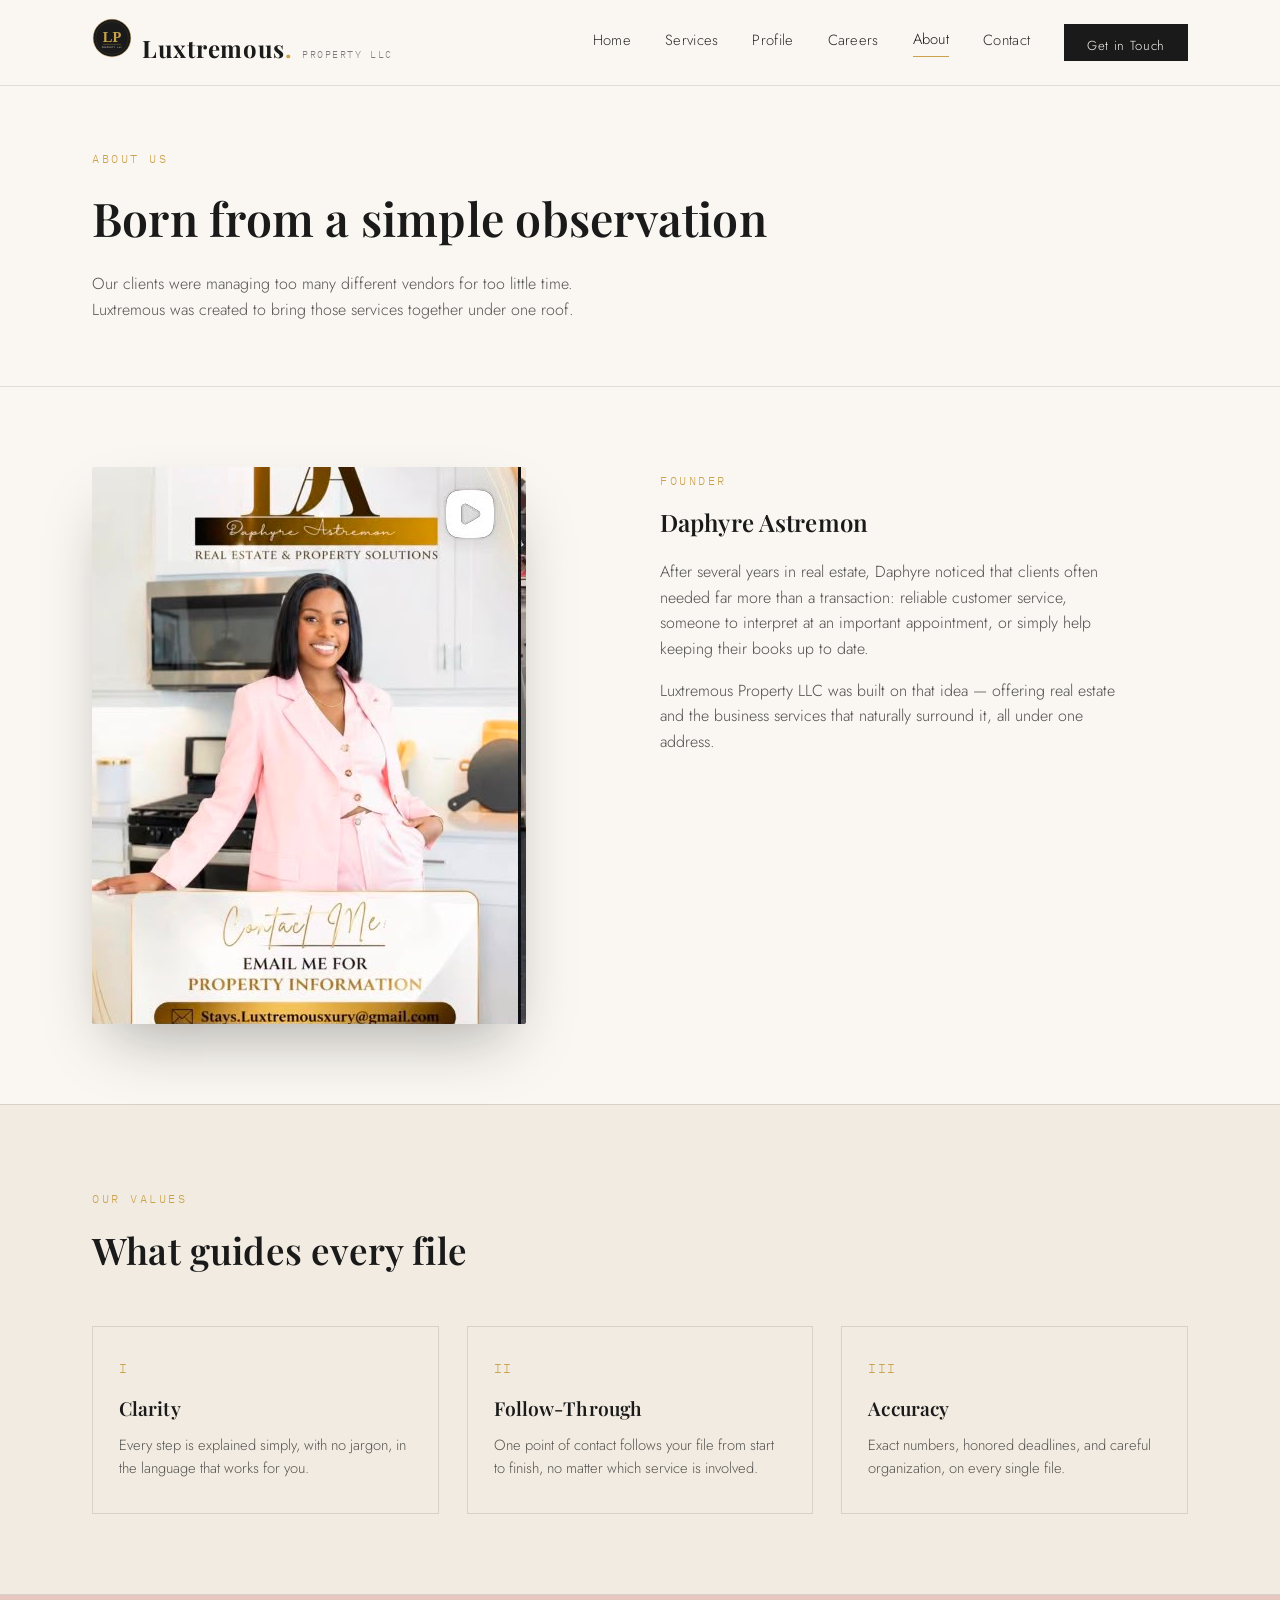
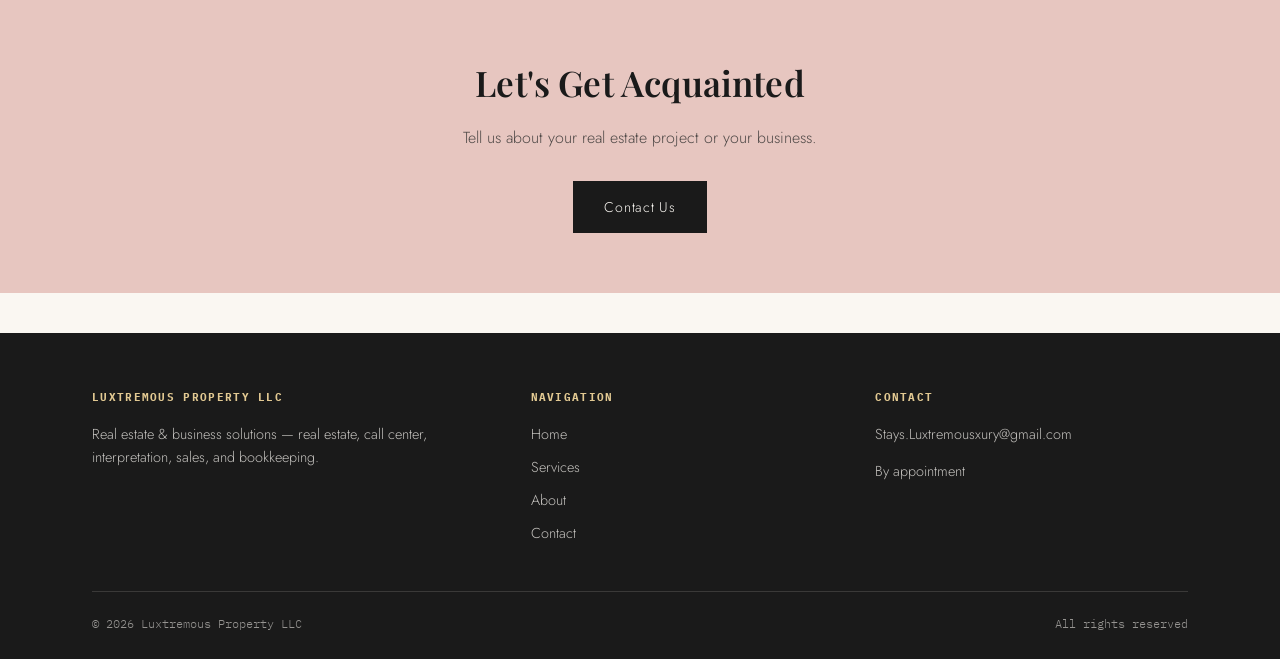
==== about.html @ 377796ad "Add files via upload" ====
<!DOCTYPE html>
<html lang="en">
<head>
<meta charset="UTF-8">
<meta name="viewport" content="width=device-width, initial-scale=1.0">
<title>About — Luxtremous Property LLC</title>
<meta name="description" content="About Luxtremous Property LLC and Daphyre Astremon.">
<link rel="stylesheet" href="style.css">
<link rel="icon" type="image/svg+xml" href="logo.svg">
</head>
<body>

<header>
  <div class="nav">
    <a href="index.html" class="brand">
      <img src="logo.svg" alt="Luxtremous Property LLC logo" class="brand-logo">
      <span class="brand-mark">Luxtremous<span>.</span></span>
      <span class="brand-sub">Property LLC</span>
    </a>
    <nav class="nav-links">
      <a href="index.html">Home</a>
      <a href="services.html">Services</a>
      <a href="profile.html">Profile</a>
      <a href="careers.html">Careers</a>
      <a href="about.html" class="active">About</a>
      <a href="contact.html">Contact</a>
      <a href="contact.html" class="nav-cta">Get in Touch</a>
    </nav>
    <button class="burger">MENU</button>
  </div>
  <div class="mobile-menu">
    <a href="index.html">Home</a>
    <a href="services.html">Services</a>
    <a href="profile.html">Profile</a>
    <a href="careers.html">Careers</a>
    <a href="about.html">About</a>
    <a href="contact.html">Contact</a>
  </div>
</header>

<section class="page-hero">
  <div class="wrap reveal">
    <span class="eyebrow">About Us</span>
    <h1>Born from a simple observation</h1>
    <p>Our clients were managing too many different vendors for too little time. Luxtremous was created to bring those services together under one roof.</p>
  </div>
</section>

<section class="pad">
  <div class="wrap grid-2">
    <div class="reveal">
      <img src="hero.jpg" alt="Daphyre Astremon, founder of Luxtremous Property LLC" style="border-radius:2px; box-shadow: 0 30px 60px -20px rgba(26,26,26,0.35);">
    </div>
    <div class="reveal">
      <span class="eyebrow">Founder</span>
      <h2 style="margin: 10px 0 18px;">Daphyre Astremon</h2>
      <p style="opacity:.82; max-width: 52ch;">After several years in real estate, Daphyre noticed that clients often needed far more than a transaction: reliable customer service, someone to interpret at an important appointment, or simply help keeping their books up to date.</p>
      <p style="opacity:.82; max-width: 52ch; margin-top: 14px;">Luxtremous Property LLC was built on that idea — offering real estate and the business services that naturally surround it, all under one address.</p>
    </div>
  </div>
</section>

<section class="pad" style="background: var(--ivory-dim); border-top:1px solid var(--line); border-bottom:1px solid var(--line);">
  <div class="wrap">
    <div class="section-head reveal">
      <span class="eyebrow">Our Values</span>
      <h2>What guides every file</h2>
    </div>
    <div class="grid-3">
      <div class="card reveal">
        <div class="num">I</div>
        <h3>Clarity</h3>
        <p>Every step is explained simply, with no jargon, in the language that works for you.</p>
      </div>
      <div class="card reveal">
        <div class="num">II</div>
        <h3>Follow-Through</h3>
        <p>One point of contact follows your file from start to finish, no matter which service is involved.</p>
      </div>
      <div class="card reveal">
        <div class="num">III</div>
        <h3>Accuracy</h3>
        <p>Exact numbers, honored deadlines, and careful organization, on every single file.</p>
      </div>
    </div>
  </div>
</section>

<section class="cta-band reveal">
  <div class="wrap">
    <h2>Let's Get Acquainted</h2>
    <p>Tell us about your real estate project or your business.</p>
    <a href="contact.html" class="btn btn-primary">Contact Us</a>
  </div>
</section>

<footer>
  <div class="wrap">
    <div class="foot-grid">
      <div>
        <h4>Luxtremous Property LLC</h4>
        <p>Real estate &amp; business solutions — real estate, call center, interpretation, sales, and bookkeeping.</p>
      </div>
      <div>
        <h4>Navigation</h4>
        <a href="index.html">Home</a>
        <a href="services.html">Services</a>
        <a href="about.html">About</a>
        <a href="contact.html">Contact</a>
      </div>
      <div>
        <h4>Contact</h4>
        <a href="mailto:Stays.Luxtremousxury@gmail.com">Stays.Luxtremousxury@gmail.com</a>
        <p>By appointment</p>
      </div>
    </div>
    <div class="foot-bottom">
      <span>© 2026 Luxtremous Property LLC</span>
      <span>All rights reserved</span>
    </div>
  </div>
</footer>

<script src="script.js"></script>
</body>
</html>
---- style.css ----
/* ============================================================
   LUXTREMOUS PROPERTY LLC — Design tokens
   Noir profond / Or champagne / Ivoire / Rose poudré
   ============================================================ */

@import url('https://fonts.googleapis.com/css2?family=Playfair+Display:ital,wght@0,500;0,600;0,700;1,500;1,600&family=Jost:wght@300;400;500;600&family=IBM+Plex+Mono:wght@400;500&display=swap');

:root {
  --ink: #1a1a1a;
  --ink-soft: #262523;
  --gold: #c9a24b;
  --gold-light: #e2c992;
  --ivory: #faf7f2;
  --ivory-dim: #f1ebe1;
  --blush: #e7c6c0;
  --blush-deep: #d9a89f;
  --charcoal: #2b2b2a;
  --line: rgba(26, 26, 26, 0.12);

  --serif: 'Playfair Display', Georgia, serif;
  --sans: 'Jost', 'Helvetica Neue', Arial, sans-serif;
  --mono: 'IBM Plex Mono', monospace;

  --max: 1160px;
}

* { box-sizing: border-box; }
html { scroll-behavior: smooth; }

body {
  margin: 0;
  background: var(--ivory);
  color: var(--charcoal);
  font-family: var(--sans);
  font-weight: 300;
  line-height: 1.6;
  -webkit-font-smoothing: antialiased;
}

img { max-width: 100%; display: block; }
a { color: inherit; text-decoration: none; }

.wrap {
  max-width: var(--max);
  margin: 0 auto;
  padding: 0 32px;
}

h1, h2, h3 {
  font-family: var(--serif);
  font-weight: 600;
  color: var(--ink);
  margin: 0;
  letter-spacing: 0.005em;
}

.eyebrow {
  font-family: var(--mono);
  font-size: 0.72rem;
  letter-spacing: 0.22em;
  text-transform: uppercase;
  color: var(--gold);
}

/* ---------- Header ---------- */
header {
  position: sticky;
  top: 0;
  z-index: 50;
  background: rgba(250, 247, 242, 0.92);
  backdrop-filter: blur(8px);
  border-bottom: 1px solid var(--line);
}

.nav {
  display: flex;
  align-items: center;
  justify-content: space-between;
  padding: 18px 32px;
  max-width: var(--max);
  margin: 0 auto;
}

.brand {
  display: flex;
  align-items: baseline;
  gap: 10px;
}

.brand-logo {
  width: 40px;
  height: 40px;
  flex-shrink: 0;
}

.brand-mark {
  font-family: var(--serif);
  font-weight: 700;
  font-size: 1.5rem;
  letter-spacing: 0.03em;
  color: var(--ink);
}

.brand-mark span { color: var(--gold); }

/* ---------- Icons ---------- */
.icon {
  width: 42px;
  height: 42px;
  stroke: var(--gold);
  fill: none;
  stroke-width: 1.6;
  stroke-linecap: round;
  stroke-linejoin: round;
  flex-shrink: 0;
}

.icon-light { stroke: var(--gold-light); }

.icon-lg { width: 56px; height: 56px; }

/* ---------- Full-width service sections ---------- */
.svc-section {
  padding: 64px 0;
  border-bottom: 1px solid var(--line);
}

.svc-section.alt { background: var(--ivory-dim); }

.svc-row {
  display: grid;
  gap: 26px;
  align-items: start;
}

@media (min-width: 760px) {
  .svc-row {
    grid-template-columns: 90px 1fr;
    gap: 36px;
  }
}

.svc-icon-box {
  width: 90px;
  height: 90px;
  border: 1px solid var(--gold);
  display: flex;
  align-items: center;
  justify-content: center;
  background: var(--ink);
}

.svc-text .num {
  font-family: var(--mono);
  color: var(--gold);
  font-size: 0.78rem;
  letter-spacing: 0.12em;
  display: block;
  margin-bottom: 8px;
}

.svc-text h3 {
  font-size: 1.4rem;
  margin-bottom: 10px;
}

.svc-text p {
  font-size: 0.96rem;
  opacity: 0.78;
  max-width: 62ch;
  margin: 0;
}

.brand-sub {
  font-family: var(--mono);
  font-size: 0.62rem;
  letter-spacing: 0.16em;
  text-transform: uppercase;
  color: var(--charcoal);
  opacity: 0.6;
  display: none;
}

@media (min-width: 720px) {
  .brand-sub { display: inline; }
}

.nav-links {
  display: none;
  gap: 34px;
  font-size: 0.92rem;
  letter-spacing: 0.02em;
}

.nav-links a {
  position: relative;
  padding-bottom: 4px;
  transition: color 0.2s;
}

.nav-links a:hover { color: var(--gold); }

.nav-links a.active {
  color: var(--ink);
  border-bottom: 1px solid var(--gold);
}

@media (min-width: 860px) {
  .nav-links { display: flex; align-items: center; }
}

.nav-cta {
  display: none;
}

@media (min-width: 860px) {
  .nav-cta {
    display: inline-block;
    background: var(--ink);
    color: var(--ivory) !important;
    padding: 10px 22px;
    font-size: 0.82rem;
    letter-spacing: 0.05em;
    border: 1px solid var(--ink);
    transition: background 0.2s, color 0.2s;
  }
  .nav-cta:hover { background: transparent; color: var(--ink) !important; }
}

.burger {
  background: none;
  border: none;
  font-family: var(--mono);
  font-size: 0.8rem;
  letter-spacing: 0.1em;
  color: var(--ink);
  cursor: pointer;
  border: 1px solid var(--line);
  padding: 8px 14px;
}

@media (min-width: 860px) {
  .burger { display: none; }
}

.mobile-menu {
  display: none;
  flex-direction: column;
  border-top: 1px solid var(--line);
  background: var(--ivory);
}

.mobile-menu.open { display: flex; }

.mobile-menu a {
  padding: 16px 32px;
  border-bottom: 1px solid var(--line);
  font-size: 1rem;
}

@media (min-width: 860px) {
  .mobile-menu { display: none !important; }
}

/* ---------- Hero ---------- */
.hero {
  position: relative;
  padding: 90px 0 70px;
  overflow: hidden;
}

.hero::before {
  content: "";
  position: absolute;
  top: -120px;
  right: -160px;
  width: 420px;
  height: 420px;
  border-radius: 50%;
  background: radial-gradient(circle, var(--blush) 0%, transparent 70%);
  opacity: 0.55;
  z-index: 0;
}

.hero-inner {
  position: relative;
  z-index: 1;
  display: grid;
  gap: 40px;
}

@media (min-width: 900px) {
  .hero-inner { grid-template-columns: 1.1fr 0.9fr; align-items: center; }
}

.hero h1 {
  font-size: clamp(2.3rem, 5vw, 3.6rem);
  line-height: 1.08;
  margin: 14px 0 22px;
}

.hero h1 em {
  font-style: italic;
  color: var(--gold);
}

.hero p.lead {
  font-size: 1.08rem;
  max-width: 46ch;
  color: var(--charcoal);
  opacity: 0.85;
}

.hero-actions {
  margin-top: 32px;
  display: flex;
  flex-wrap: wrap;
  gap: 16px;
}

.btn {
  display: inline-block;
  padding: 14px 30px;
  font-size: 0.88rem;
  letter-spacing: 0.05em;
  border: 1px solid var(--ink);
  transition: all 0.2s;
}

.btn-primary {
  background: var(--ink);
  color: var(--ivory);
}
.btn-primary:hover { background: transparent; color: var(--ink); }

.btn-ghost {
  background: transparent;
  color: var(--ink);
}
.btn-ghost:hover { background: var(--ink); color: var(--ivory); }

.hero-photo {
  position: relative;
}

.hero-photo img {
  width: 100%;
  border-radius: 2px;
  box-shadow: 0 30px 60px -20px rgba(26,26,26,0.35);
}

.hero-photo .plate {
  position: absolute;
  left: -18px;
  bottom: -22px;
  background: var(--ink);
  color: var(--gold-light);
  font-family: var(--mono);
  font-size: 0.68rem;
  letter-spacing: 0.14em;
  padding: 12px 20px;
  max-width: 220px;
  border: 1px solid var(--gold);
}

@media (max-width: 899px) {
  .hero-photo .plate { position: static; margin-top: 16px; max-width: none; }
}

/* ---------- Directory board (signature element) ---------- */
.directory {
  background: var(--ink);
  padding: 70px 0;
}

.directory-head {
  text-align: center;
  margin-bottom: 46px;
}

.directory-head .eyebrow { color: var(--gold-light); }

.directory-head h2 {
  color: var(--ivory);
  font-size: clamp(1.8rem, 3.4vw, 2.5rem);
  margin-top: 10px;
}

.board {
  border: 1px solid rgba(201,162,75,0.35);
}

.suite {
  display: grid;
  grid-template-columns: 90px 1fr;
  border-bottom: 1px solid rgba(201,162,75,0.22);
  padding: 26px 28px;
  gap: 22px;
  transition: background 0.2s;
}

.suite-icon {
  display: flex;
  align-items: flex-start;
  padding-top: 2px;
}

.suite:last-child { border-bottom: none; }
.suite:hover { background: rgba(201,162,75,0.06); }

.suite-no {
  font-family: var(--mono);
  color: var(--gold);
  font-size: 0.95rem;
  letter-spacing: 0.05em;
  padding-top: 4px;
}

.suite h3 {
  color: var(--ivory);
  font-size: 1.28rem;
  font-weight: 600;
}

.suite p {
  color: var(--ivory);
  opacity: 0.68;
  margin: 8px 0 0;
  font-size: 0.94rem;
  max-width: 60ch;
}

@media (min-width: 720px) {
  .suite { grid-template-columns: 110px 1fr; padding: 30px 40px; }
}

/* ---------- Sections ---------- */
section.pad { padding: 80px 0; }

.section-head {
  max-width: 640px;
  margin-bottom: 46px;
}

.section-head h2 {
  font-size: clamp(1.7rem, 3vw, 2.3rem);
  margin-top: 10px;
}

.grid-3 {
  display: grid;
  gap: 28px;
}

@media (min-width: 720px) {
  .grid-3 { grid-template-columns: repeat(3, 1fr); }
}

.grid-2 {
  display: grid;
  gap: 40px;
}

@media (min-width: 800px) {
  .grid-2 { grid-template-columns: 1fr 1fr; align-items: start; }
}

.card {
  background: var(--ivory-dim);
  border: 1px solid var(--line);
  padding: 32px 26px;
}

.card .num {
  font-family: var(--mono);
  color: var(--gold);
  font-size: 0.8rem;
  letter-spacing: 0.1em;
}

.card h3 {
  font-size: 1.2rem;
  margin: 14px 0 10px;
}

.card p {
  font-size: 0.92rem;
  opacity: 0.78;
  margin: 0;
}

.quote-block {
  border-left: 2px solid var(--gold);
  padding-left: 26px;
  margin: 0;
  font-family: var(--serif);
  font-style: italic;
  font-size: 1.3rem;
  color: var(--ink);
}

.stat-row {
  display: flex;
  flex-wrap: wrap;
  gap: 40px;
  margin-top: 40px;
}

.stat .n {
  font-family: var(--serif);
  font-size: 2.1rem;
  color: var(--gold);
  font-weight: 700;
}

.stat .l {
  font-family: var(--mono);
  font-size: 0.68rem;
  letter-spacing: 0.1em;
  text-transform: uppercase;
  opacity: 0.65;
}

/* ---------- CTA band ---------- */
.cta-band {
  background: var(--blush);
  padding: 60px 0;
  text-align: center;
}

.cta-band h2 {
  font-size: clamp(1.6rem, 3vw, 2.2rem);
}

.cta-band p {
  max-width: 50ch;
  margin: 14px auto 30px;
  opacity: 0.8;
}

/* ---------- Forms ---------- */
.form-panel {
  background: var(--ivory-dim);
  border: 1px solid var(--line);
  padding: 36px;
}

.field { margin-bottom: 22px; }

.field label {
  display: block;
  font-family: var(--mono);
  font-size: 0.68rem;
  letter-spacing: 0.1em;
  text-transform: uppercase;
  margin-bottom: 8px;
  opacity: 0.7;
}

.field input,
.field select,
.field textarea {
  width: 100%;
  padding: 12px 14px;
  border: 1px solid var(--line);
  background: var(--ivory);
  font-family: var(--sans);
  font-size: 0.95rem;
  color: var(--charcoal);
}

.field textarea { resize: vertical; min-height: 110px; }

.field input:focus,
.field select:focus,
.field textarea:focus {
  outline: 2px solid var(--gold);
  outline-offset: 1px;
}

/* ---------- Contact info list ---------- */
.info-list { list-style: none; padding: 0; margin: 0; }

.info-list li {
  display: flex;
  gap: 16px;
  padding: 18px 0;
  border-bottom: 1px solid var(--line);
}

.info-list .tag {
  font-family: var(--mono);
  font-size: 0.68rem;
  letter-spacing: 0.1em;
  text-transform: uppercase;
  color: var(--gold);
  min-width: 90px;
}

/* ---------- Footer ---------- */
footer {
  background: var(--ink);
  color: var(--ivory);
  padding: 56px 0 26px;
  margin-top: 40px;
}

.foot-grid {
  display: grid;
  gap: 32px;
  padding-bottom: 36px;
  border-bottom: 1px solid rgba(250,247,242,0.14);
}

@media (min-width: 720px) {
  .foot-grid { grid-template-columns: 1.3fr 1fr 1fr; }
}

.foot-grid h4 {
  font-family: var(--mono);
  font-size: 0.68rem;
  letter-spacing: 0.12em;
  text-transform: uppercase;
  color: var(--gold-light);
  margin: 0 0 16px;
}

.foot-grid a, .foot-grid p {
  display: block;
  font-size: 0.9rem;
  opacity: 0.75;
  margin-bottom: 10px;
}

.foot-bottom {
  padding-top: 22px;
  display: flex;
  flex-wrap: wrap;
  justify-content: space-between;
  gap: 10px;
  font-size: 0.76rem;
  opacity: 0.55;
  font-family: var(--mono);
}

/* ---------- Reveal animation ---------- */
.reveal {
  opacity: 0;
  transform: translateY(16px);
  transition: opacity 0.6s ease, transform 0.6s ease;
}
.reveal.in { opacity: 1; transform: translateY(0); }

.suite.reveal-child,
.card.reveal-child { transition-delay: calc(var(--i, 0) * 90ms); }

@keyframes fadeSlideUp {
  from { opacity: 0; transform: translateY(24px); }
  to { opacity: 1; transform: translateY(0); }
}

.hero-copy { animation: fadeSlideUp 0.8s ease both; }
.hero-photo { animation: fadeSlideUp 0.9s ease 0.15s both; }

.hero-photo img { transition: transform 0.6s ease; }
.hero-photo:hover img { transform: scale(1.02); }

.card, .suite, .svc-icon-box, .team-photo img, .profile-photo img {
  transition: transform 0.35s ease, box-shadow 0.35s ease;
}

.card:hover { transform: translateY(-4px); box-shadow: 0 18px 34px -18px rgba(26,26,26,0.25); }

.nav-links a::after {
  content: "";
  position: absolute;
  left: 0; right: 100%;
  bottom: -4px;
  height: 1px;
  background: var(--gold);
  transition: right 0.25s ease;
}
.nav-links a { position: relative; }
.nav-links a:hover::after { right: 0; }

.btn { transition: all 0.2s, transform 0.2s; }
.btn:hover { transform: translateY(-2px); }

@media (prefers-reduced-motion: reduce) {
  .reveal { opacity: 1; transform: none; transition: none; }
  .hero-copy, .hero-photo { animation: none; }
  html { scroll-behavior: auto; }
}

/* ---------- Page hero (interior pages) ---------- */
.page-hero {
  padding: 64px 0 48px;
  border-bottom: 1px solid var(--line);
}

.page-hero .eyebrow { display: block; margin-bottom: 12px; }

.page-hero h1 {
  font-size: clamp(2rem, 4vw, 2.9rem);
}

.page-hero p {
  max-width: 60ch;
  margin-top: 16px;
  opacity: 0.8;
}
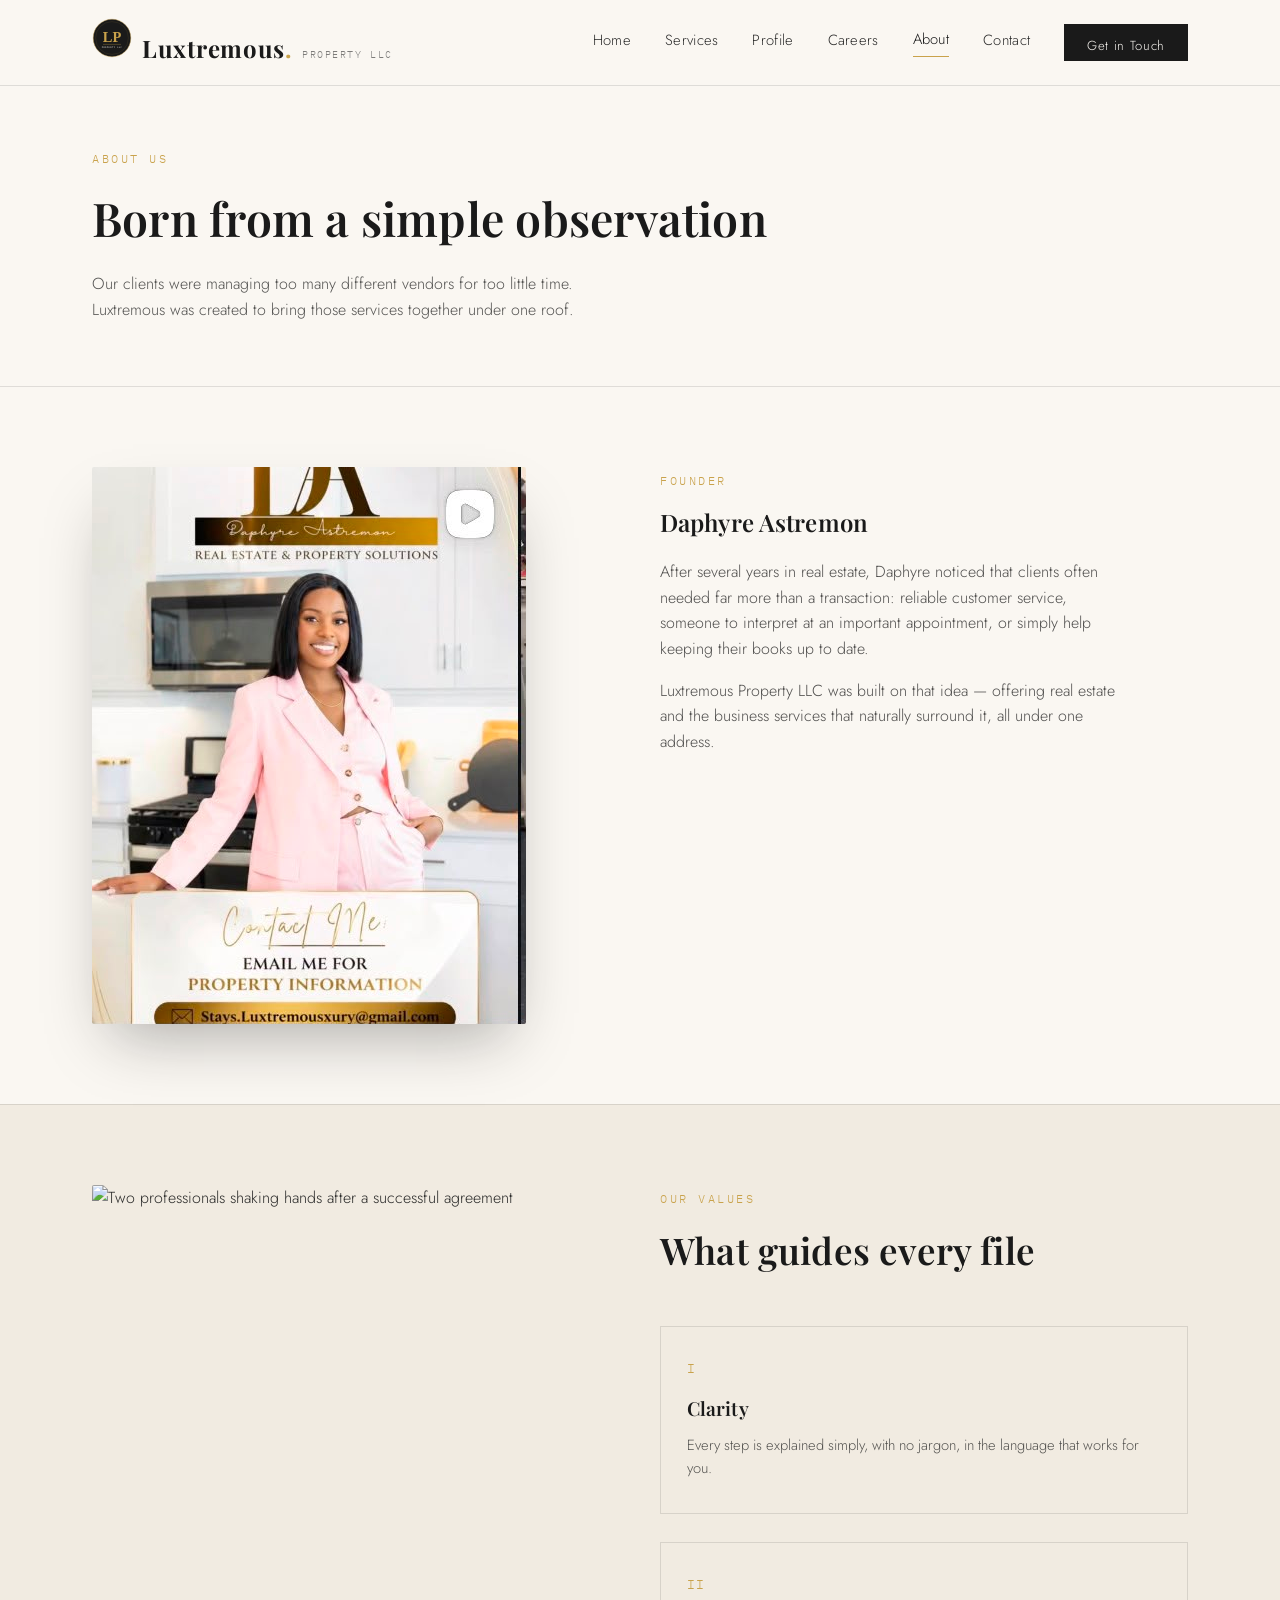
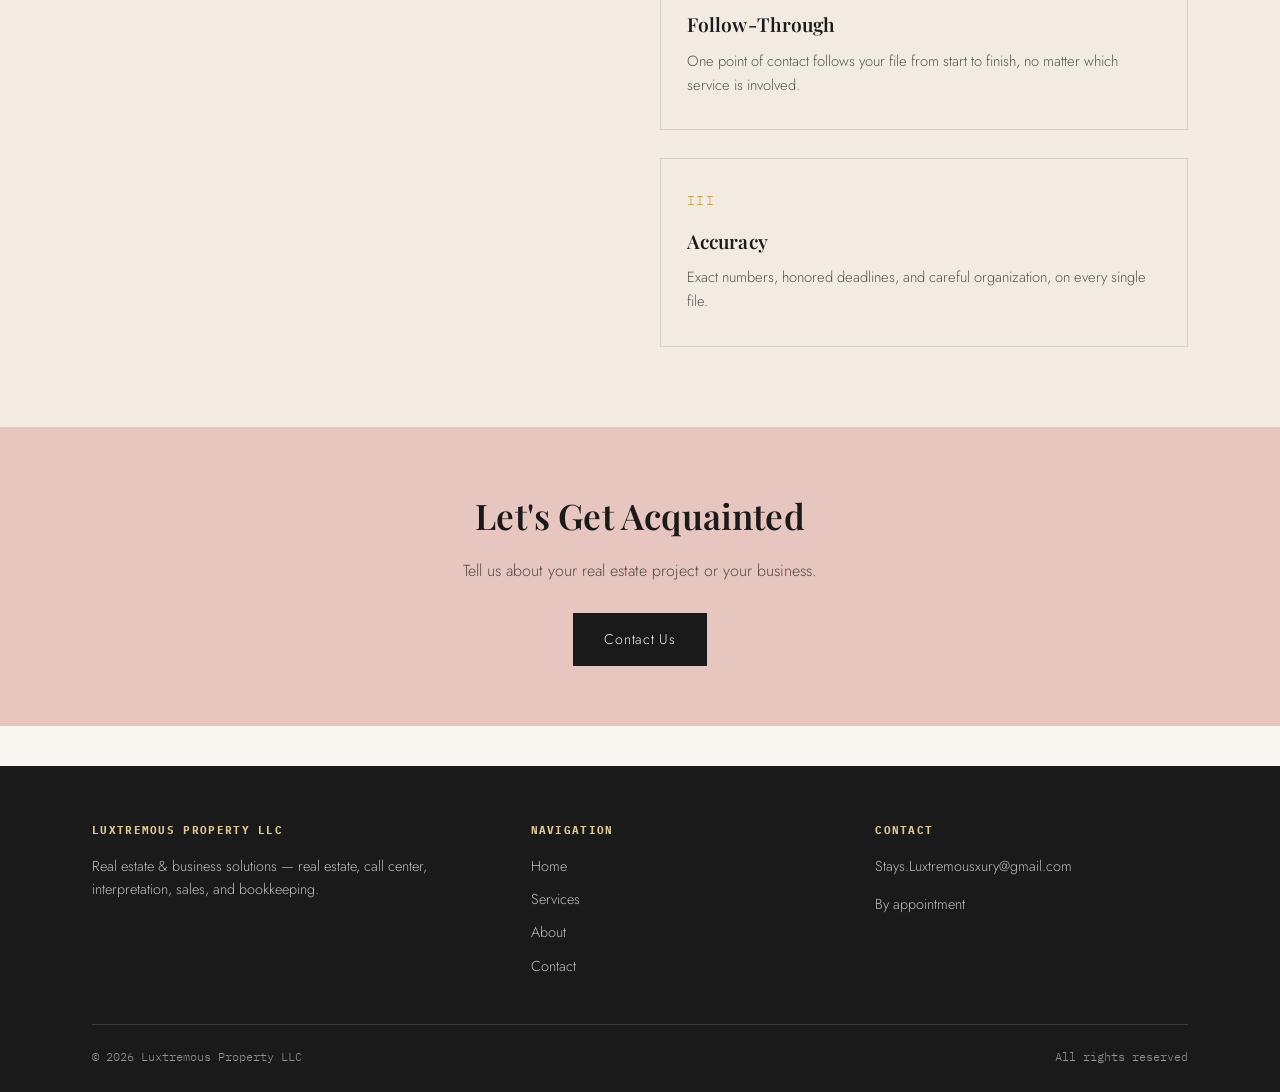
==== commit 9bd94fdb: "Add files via upload" ====
--- a/about.html
+++ b/about.html
@@ -61,26 +61,31 @@
 </section>
 
 <section class="pad" style="background: var(--ivory-dim); border-top:1px solid var(--line); border-bottom:1px solid var(--line);">
-  <div class="wrap">
-    <div class="section-head reveal">
-      <span class="eyebrow">Our Values</span>
-      <h2>What guides every file</h2>
+  <div class="wrap grid-2">
+    <div class="reveal">
+      <img src="https://images.pexels.com/photos/8069407/pexels-photo-8069407.jpeg?auto=compress&cs=tinysrgb&w=900" alt="Two professionals shaking hands after a successful agreement" style="border-radius:2px; box-shadow: 0 20px 40px -20px rgba(26,26,26,0.3);">
     </div>
-    <div class="grid-3">
-      <div class="card reveal">
-        <div class="num">I</div>
-        <h3>Clarity</h3>
-        <p>Every step is explained simply, with no jargon, in the language that works for you.</p>
+    <div>
+      <div class="section-head reveal">
+        <span class="eyebrow">Our Values</span>
+        <h2>What guides every file</h2>
       </div>
-      <div class="card reveal">
-        <div class="num">II</div>
-        <h3>Follow-Through</h3>
-        <p>One point of contact follows your file from start to finish, no matter which service is involved.</p>
-      </div>
-      <div class="card reveal">
-        <div class="num">III</div>
-        <h3>Accuracy</h3>
-        <p>Exact numbers, honored deadlines, and careful organization, on every single file.</p>
+      <div class="grid-3" style="grid-template-columns: 1fr;">
+        <div class="card reveal">
+          <div class="num">I</div>
+          <h3>Clarity</h3>
+          <p>Every step is explained simply, with no jargon, in the language that works for you.</p>
+        </div>
+        <div class="card reveal">
+          <div class="num">II</div>
+          <h3>Follow-Through</h3>
+          <p>One point of contact follows your file from start to finish, no matter which service is involved.</p>
+        </div>
+        <div class="card reveal">
+          <div class="num">III</div>
+          <h3>Accuracy</h3>
+          <p>Exact numbers, honored deadlines, and careful organization, on every single file.</p>
+        </div>
       </div>
     </div>
   </div>
--- a/style.css
+++ b/style.css
@@ -709,3 +709,62 @@
   margin-top: 16px;
   opacity: 0.8;
 }
+
+/* ---------- Real photo sections ---------- */
+.svc-photo {
+  width: 100%;
+  height: 100%;
+  min-height: 220px;
+  object-fit: cover;
+  border-radius: 2px;
+}
+
+@media (min-width: 760px) {
+  .svc-row { grid-template-columns: 260px 1fr; }
+  .svc-photo { height: 100%; }
+}
+
+.photo-strip {
+  display: grid;
+  gap: 4px;
+  grid-template-columns: repeat(2, 1fr);
+}
+
+@media (min-width: 720px) {
+  .photo-strip { grid-template-columns: repeat(5, 1fr); }
+}
+
+.photo-strip figure {
+  margin: 0;
+  position: relative;
+  overflow: hidden;
+  aspect-ratio: 3/4;
+}
+
+.photo-strip img {
+  width: 100%;
+  height: 100%;
+  object-fit: cover;
+  transition: transform 0.5s ease;
+}
+
+.photo-strip figure:hover img { transform: scale(1.06); }
+
+.photo-strip figcaption {
+  position: absolute;
+  left: 0; right: 0; bottom: 0;
+  background: linear-gradient(to top, rgba(26,26,26,0.85), transparent);
+  color: var(--ivory);
+  font-family: var(--mono);
+  font-size: 0.66rem;
+  letter-spacing: 0.08em;
+  text-transform: uppercase;
+  padding: 22px 10px 10px;
+}
+
+.banner-photo {
+  width: 100%;
+  height: 320px;
+  object-fit: cover;
+  border-radius: 2px;
+}
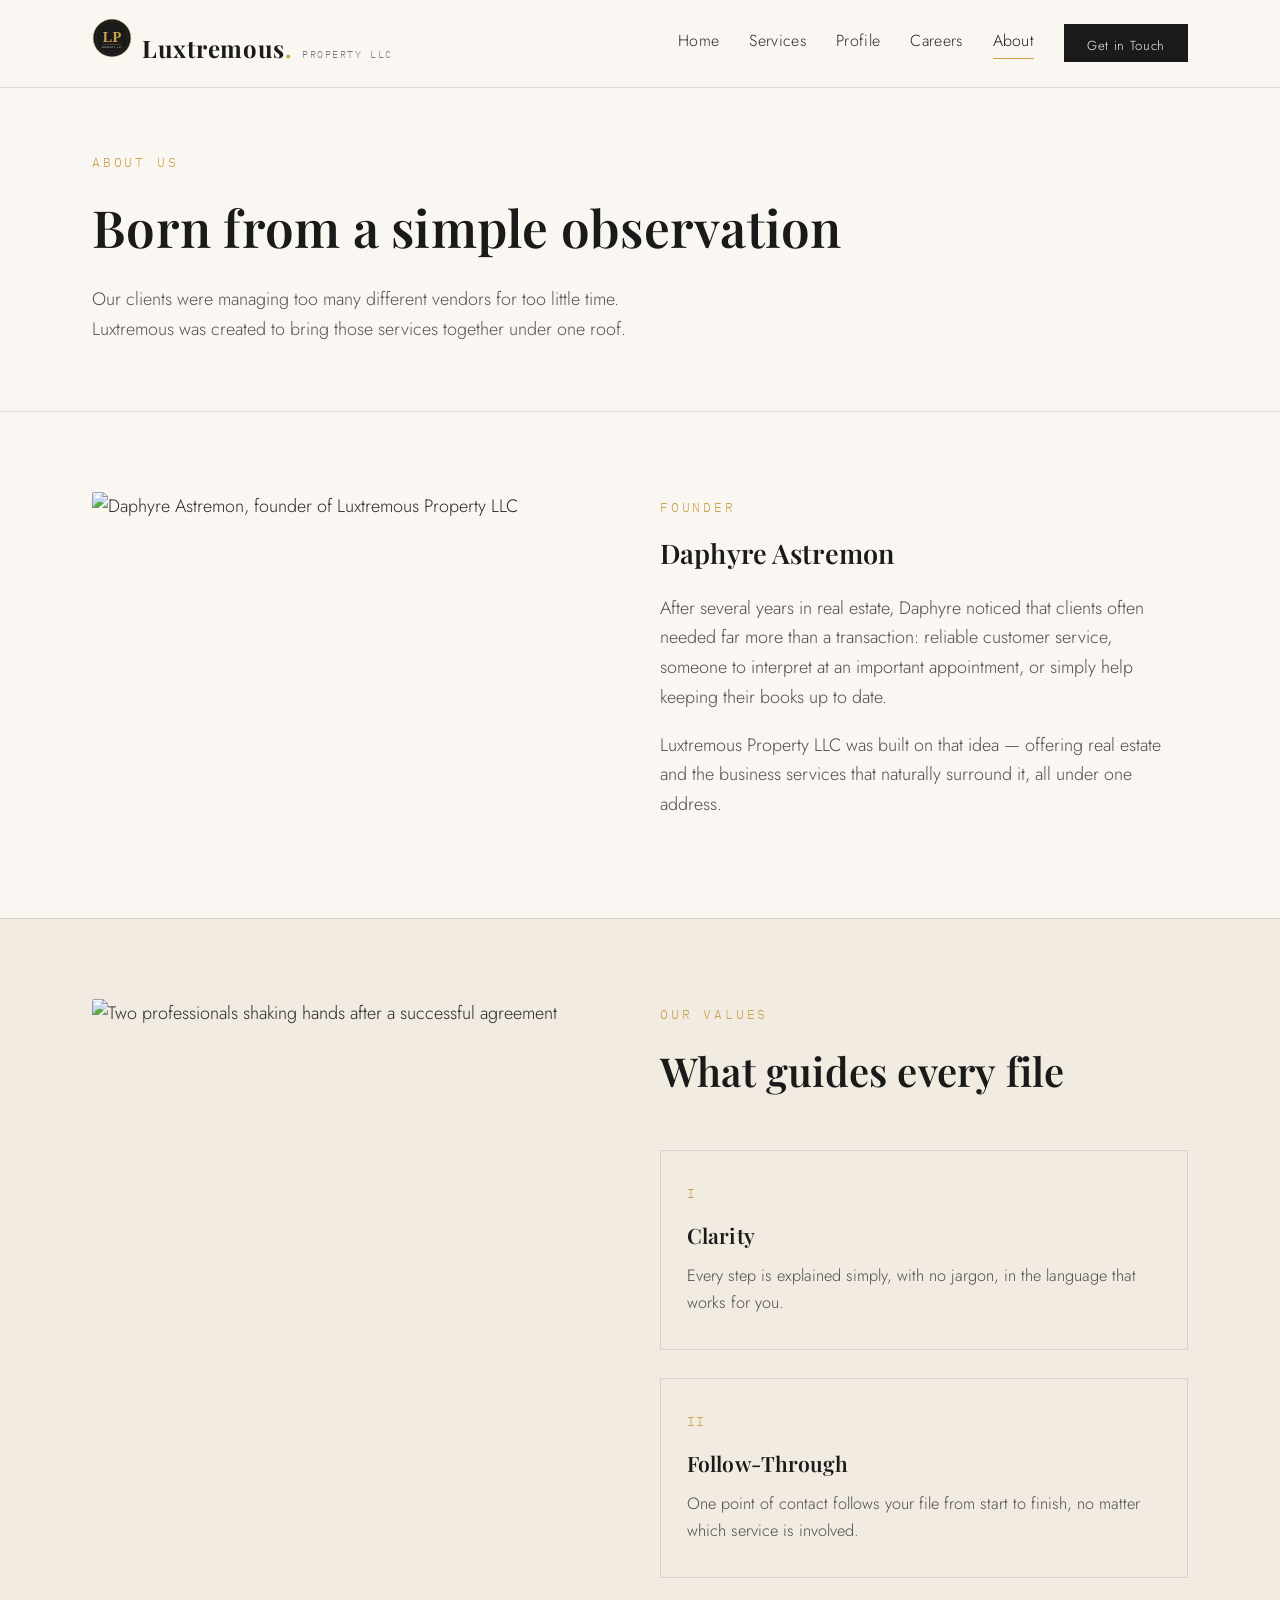
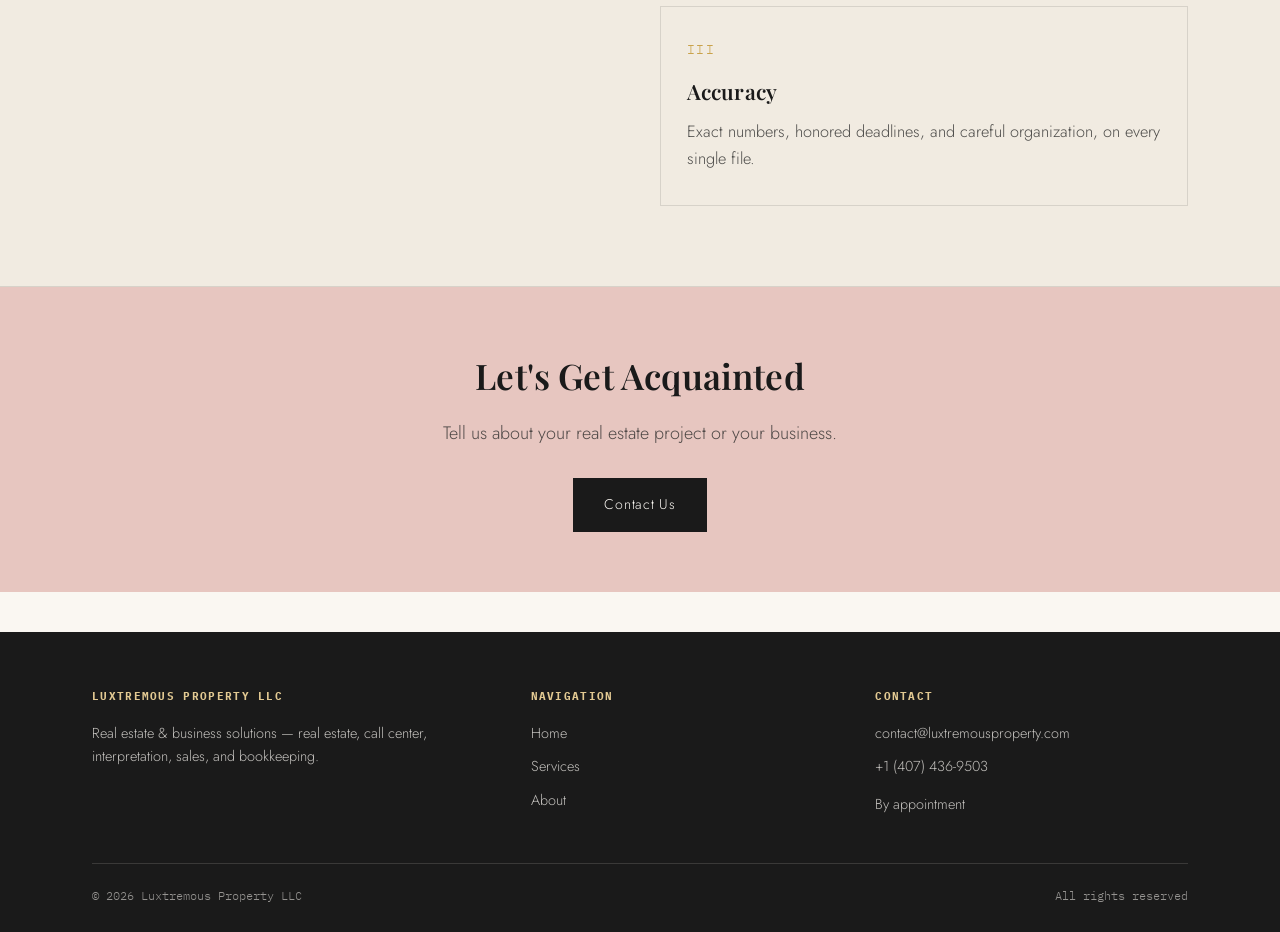
==== commit 50387d2c: "Add files via upload" ====
--- a/about.html
+++ b/about.html
@@ -23,7 +23,6 @@
       <a href="profile.html">Profile</a>
       <a href="careers.html">Careers</a>
       <a href="about.html" class="active">About</a>
-      <a href="contact.html">Contact</a>
       <a href="contact.html" class="nav-cta">Get in Touch</a>
     </nav>
     <button class="burger">MENU</button>
@@ -34,7 +33,6 @@
     <a href="profile.html">Profile</a>
     <a href="careers.html">Careers</a>
     <a href="about.html">About</a>
-    <a href="contact.html">Contact</a>
   </div>
 </header>
 
@@ -49,7 +47,7 @@
 <section class="pad">
   <div class="wrap grid-2">
     <div class="reveal">
-      <img src="hero.jpg" alt="Daphyre Astremon, founder of Luxtremous Property LLC" style="border-radius:2px; box-shadow: 0 30px 60px -20px rgba(26,26,26,0.35);">
+      <img src="https://images.pexels.com/photos/34381970/pexels-photo-34381970.jpeg?auto=compress&cs=tinysrgb&w=900" alt="Daphyre Astremon, founder of Luxtremous Property LLC" style="border-radius:2px; box-shadow: 0 30px 60px -20px rgba(26,26,26,0.35);">
     </div>
     <div class="reveal">
       <span class="eyebrow">Founder</span>
@@ -111,11 +109,11 @@
         <a href="index.html">Home</a>
         <a href="services.html">Services</a>
         <a href="about.html">About</a>
-        <a href="contact.html">Contact</a>
       </div>
       <div>
         <h4>Contact</h4>
-        <a href="mailto:Stays.Luxtremousxury@gmail.com">Stays.Luxtremousxury@gmail.com</a>
+        <a href="mailto:contact@luxtremousproperty.com">contact@luxtremousproperty.com</a>
+        <a href="tel:+14074369503">+1 (407) 436-9503</a>
         <p>By appointment</p>
       </div>
     </div>
--- a/style.css
+++ b/style.css
@@ -33,7 +33,8 @@
   color: var(--charcoal);
   font-family: var(--sans);
   font-weight: 300;
-  line-height: 1.6;
+  font-size: 18px;
+  line-height: 1.65;
   -webkit-font-smoothing: antialiased;
 }
 
@@ -56,7 +57,7 @@
 
 .eyebrow {
   font-family: var(--mono);
-  font-size: 0.72rem;
+  font-size: 0.8rem;
   letter-spacing: 0.22em;
   text-transform: uppercase;
   color: var(--gold);
@@ -141,13 +142,15 @@
 }
 
 .svc-icon-box {
-  width: 90px;
-  height: 90px;
+  width: 100%;
+  height: 100%;
+  min-height: 200px;
   border: 1px solid var(--gold);
   display: flex;
   align-items: center;
   justify-content: center;
   background: var(--ink);
+  overflow: hidden;
 }
 
 .svc-text .num {
@@ -160,13 +163,13 @@
 }
 
 .svc-text h3 {
-  font-size: 1.4rem;
+  font-size: 1.55rem;
   margin-bottom: 10px;
 }
 
 .svc-text p {
-  font-size: 0.96rem;
-  opacity: 0.78;
+  font-size: 1.05rem;
+  opacity: 0.82;
   max-width: 62ch;
   margin: 0;
 }
@@ -187,8 +190,8 @@
 
 .nav-links {
   display: none;
-  gap: 34px;
-  font-size: 0.92rem;
+  gap: 30px;
+  font-size: 1rem;
   letter-spacing: 0.02em;
 }
 
@@ -294,7 +297,7 @@
 }
 
 .hero h1 {
-  font-size: clamp(2.3rem, 5vw, 3.6rem);
+  font-size: clamp(2.6rem, 5.2vw, 4rem);
   line-height: 1.08;
   margin: 14px 0 22px;
 }
@@ -305,7 +308,7 @@
 }
 
 .hero p.lead {
-  font-size: 1.08rem;
+  font-size: 1.22rem;
   max-width: 46ch;
   color: var(--charcoal);
   opacity: 0.85;
@@ -382,7 +385,7 @@
 
 .directory-head h2 {
   color: var(--ivory);
-  font-size: clamp(1.8rem, 3.4vw, 2.5rem);
+  font-size: clamp(2rem, 3.6vw, 2.8rem);
   margin-top: 10px;
 }
 
@@ -418,15 +421,15 @@
 
 .suite h3 {
   color: var(--ivory);
-  font-size: 1.28rem;
+  font-size: 1.4rem;
   font-weight: 600;
 }
 
 .suite p {
   color: var(--ivory);
-  opacity: 0.68;
+  opacity: 0.72;
   margin: 8px 0 0;
-  font-size: 0.94rem;
+  font-size: 1.02rem;
   max-width: 60ch;
 }
 
@@ -443,7 +446,7 @@
 }
 
 .section-head h2 {
-  font-size: clamp(1.7rem, 3vw, 2.3rem);
+  font-size: clamp(1.9rem, 3.2vw, 2.5rem);
   margin-top: 10px;
 }
 
@@ -479,13 +482,13 @@
 }
 
 .card h3 {
-  font-size: 1.2rem;
+  font-size: 1.32rem;
   margin: 14px 0 10px;
 }
 
 .card p {
-  font-size: 0.92rem;
-  opacity: 0.78;
+  font-size: 1.02rem;
+  opacity: 0.82;
   margin: 0;
 }
 
@@ -701,7 +704,7 @@
 .page-hero .eyebrow { display: block; margin-bottom: 12px; }
 
 .page-hero h1 {
-  font-size: clamp(2rem, 4vw, 2.9rem);
+  font-size: clamp(2.2rem, 4.2vw, 3.2rem);
 }
 
 .page-hero p {
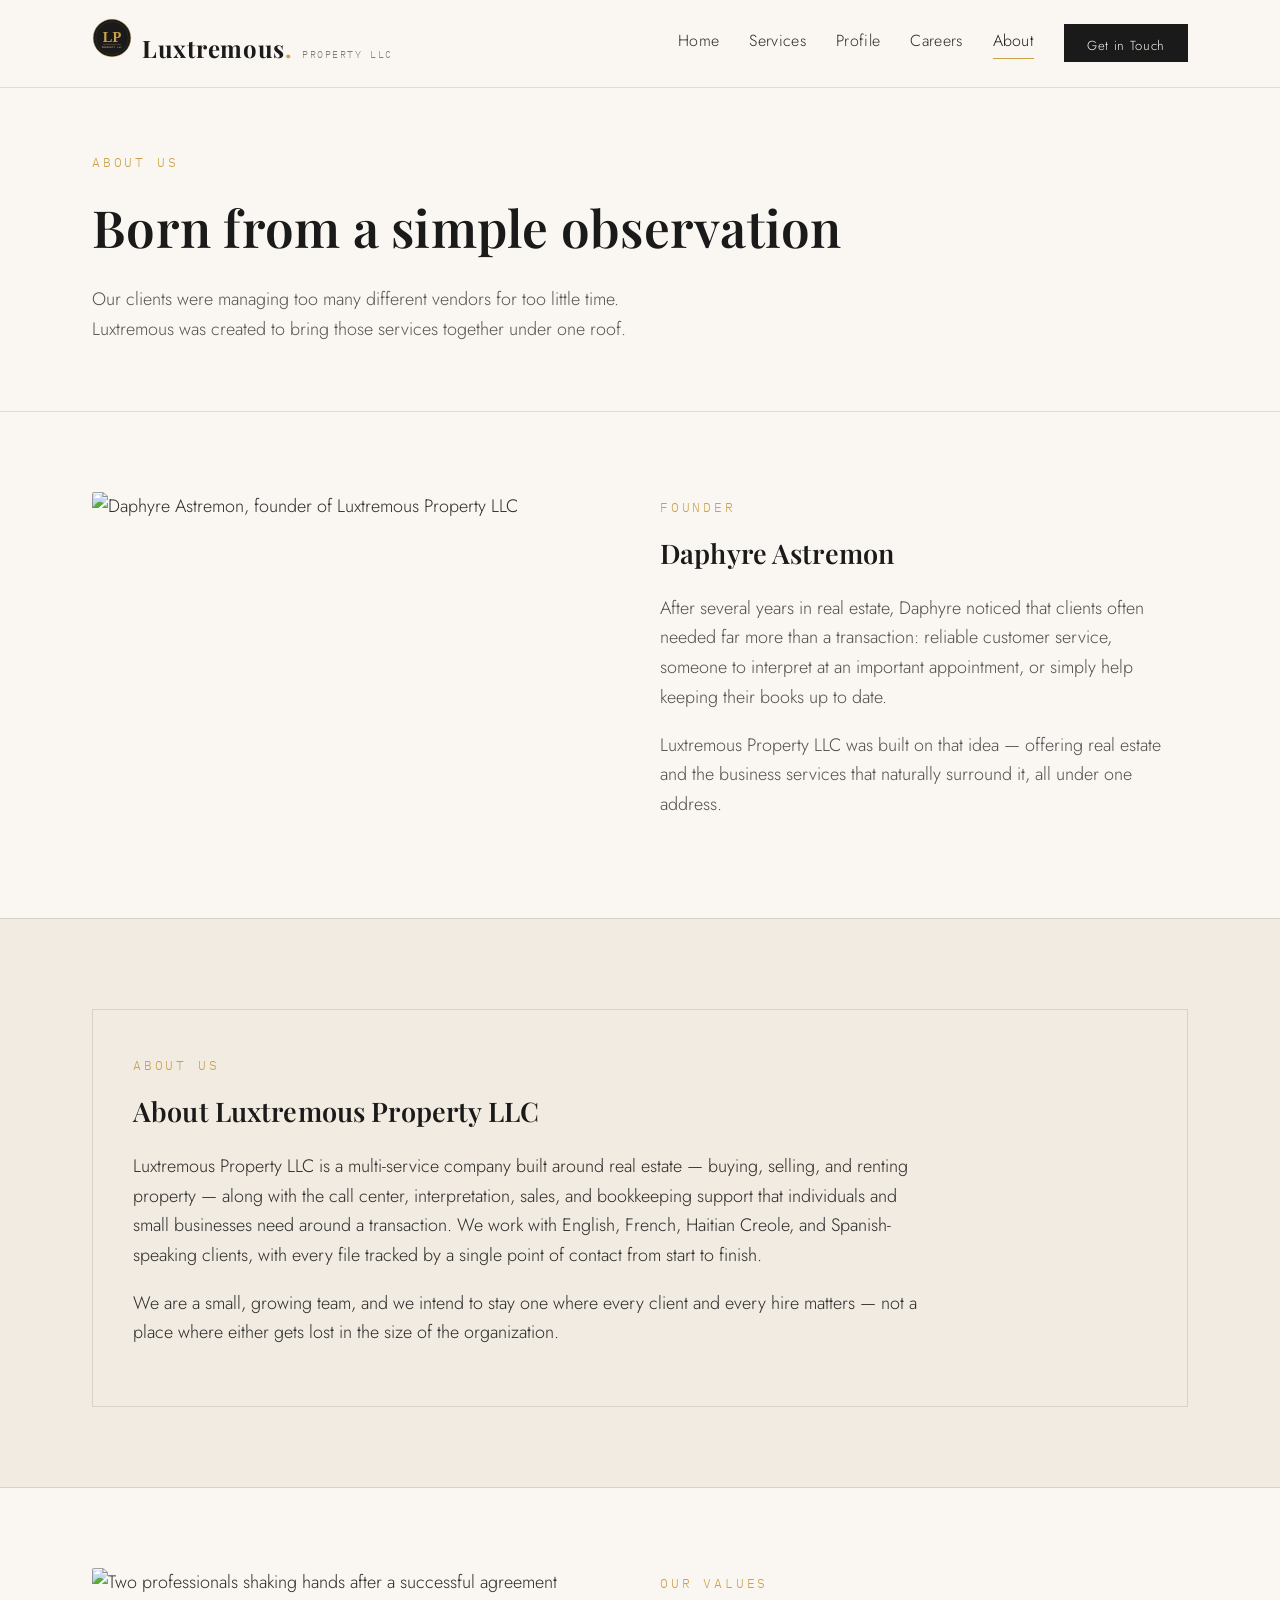
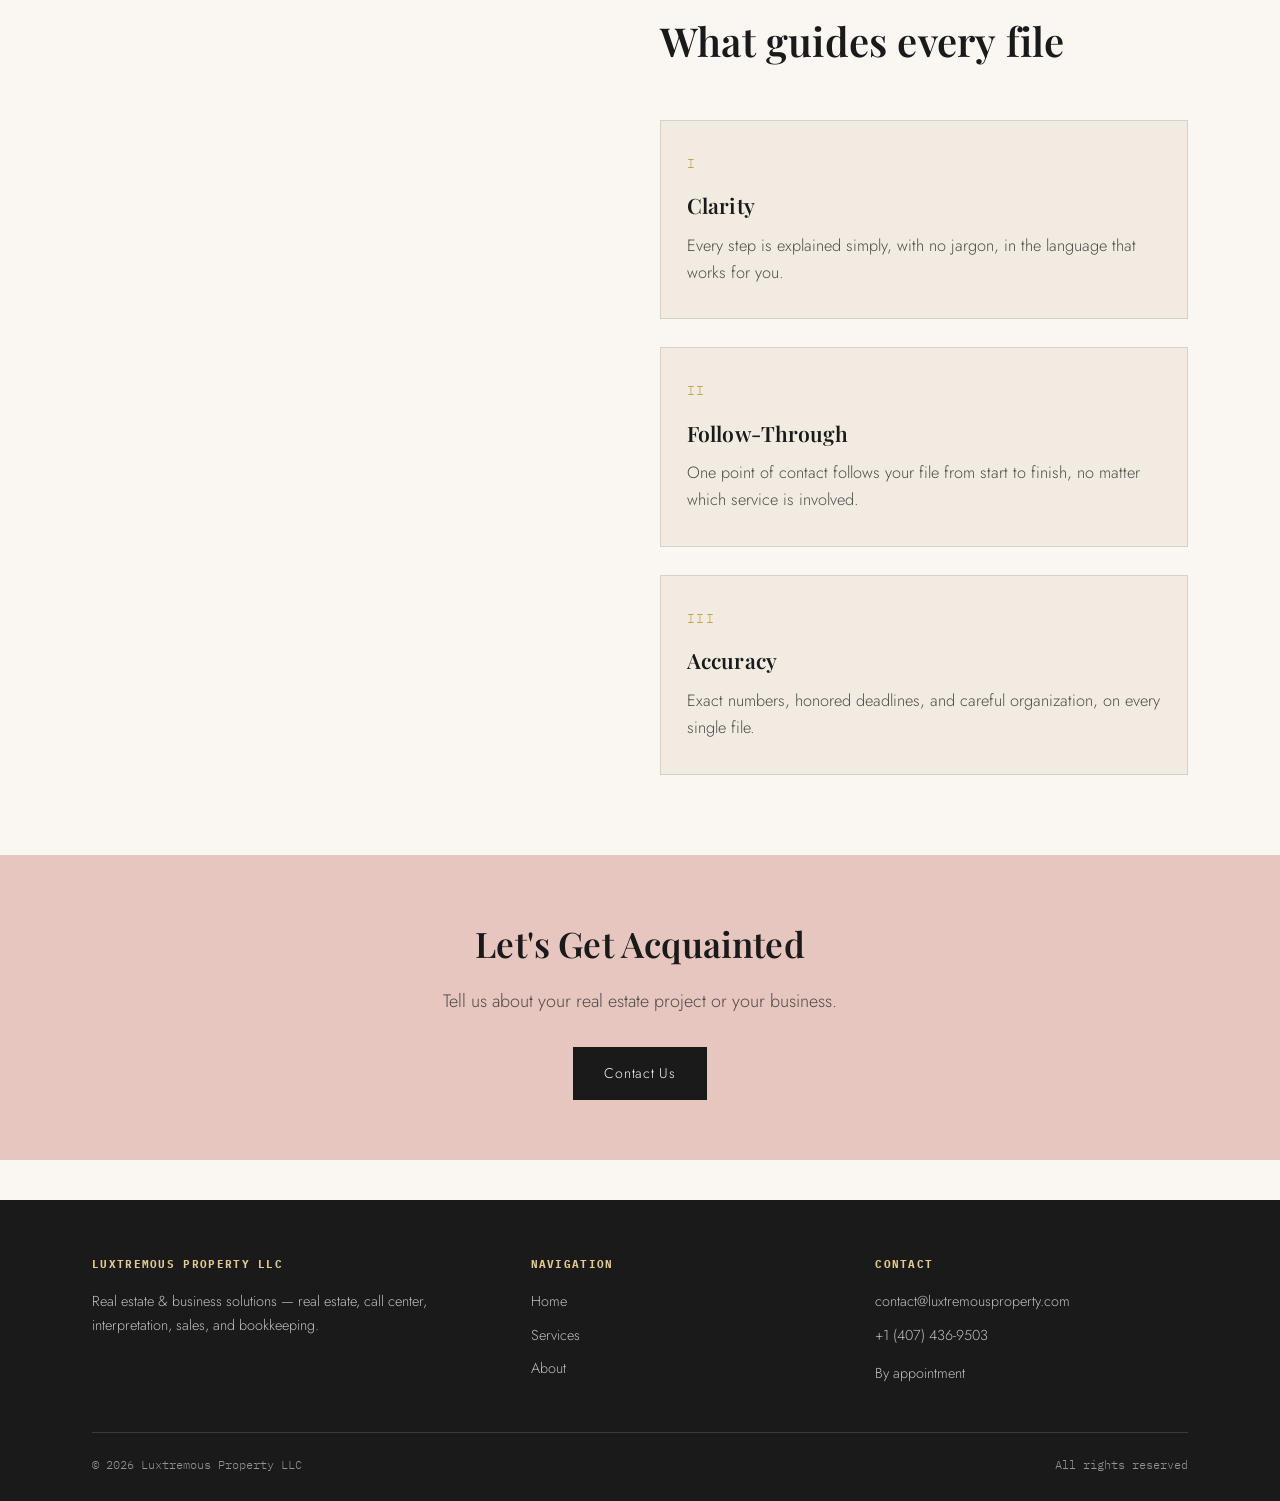
==== commit b0598c59: "Add files via upload" ====
--- a/about.html
+++ b/about.html
@@ -59,6 +59,17 @@
 </section>
 
 <section class="pad" style="background: var(--ivory-dim); border-top:1px solid var(--line); border-bottom:1px solid var(--line);">
+  <div class="wrap">
+    <div class="company-block reveal">
+      <span class="eyebrow">About Us</span>
+      <h2 style="margin: 10px 0 16px;">About Luxtremous Property LLC</h2>
+      <p style="max-width: 80ch;">Luxtremous Property LLC is a multi-service company built around real estate — buying, selling, and renting property — along with the call center, interpretation, sales, and bookkeeping support that individuals and small businesses need around a transaction. We work with English, French, Haitian Creole, and Spanish-speaking clients, with every file tracked by a single point of contact from start to finish.</p>
+      <p style="max-width: 80ch; margin-top: 14px;">We are a small, growing team, and we intend to stay one where every client and every hire matters — not a place where either gets lost in the size of the organization.</p>
+    </div>
+  </div>
+</section>
+
+<section class="pad">
   <div class="wrap grid-2">
     <div class="reveal">
       <img src="https://images.pexels.com/photos/8069407/pexels-photo-8069407.jpeg?auto=compress&cs=tinysrgb&w=900" alt="Two professionals shaking hands after a successful agreement" style="border-radius:2px; box-shadow: 0 20px 40px -20px rgba(26,26,26,0.3);">
--- a/style.css
+++ b/style.css
@@ -767,7 +767,51 @@
 
 .banner-photo {
   width: 100%;
-  height: 320px;
+  height: 420px;
   object-fit: cover;
+  object-position: center 25%;
   border-radius: 2px;
 }
+
+/* ---------- Detailed job postings ---------- */
+.job-meta {
+  font-family: var(--mono);
+  font-size: 0.85rem;
+  opacity: 0.7;
+  margin: 4px 0 28px;
+}
+.job-meta strong { color: var(--ink); opacity: 1; }
+
+.job-section-title {
+  font-family: var(--serif);
+  font-size: 1.12rem;
+  font-weight: 600;
+  color: var(--ink);
+  margin: 30px 0 12px;
+  padding-top: 18px;
+  border-top: 1px solid var(--line);
+}
+
+.job-section-title:first-of-type { border-top: none; padding-top: 0; }
+
+.job-list {
+  max-width: 70ch;
+  padding-left: 22px;
+  margin: 0;
+}
+.job-list li { margin-bottom: 8px; }
+
+.company-block {
+  background: var(--ivory-dim);
+  border: 1px solid var(--line);
+  padding: 40px;
+  margin-top: 10px;
+}
+
+.eeo-block {
+  font-size: 0.9rem;
+  opacity: 0.7;
+  max-width: 80ch;
+  margin: 24px auto 0;
+  text-align: center;
+}
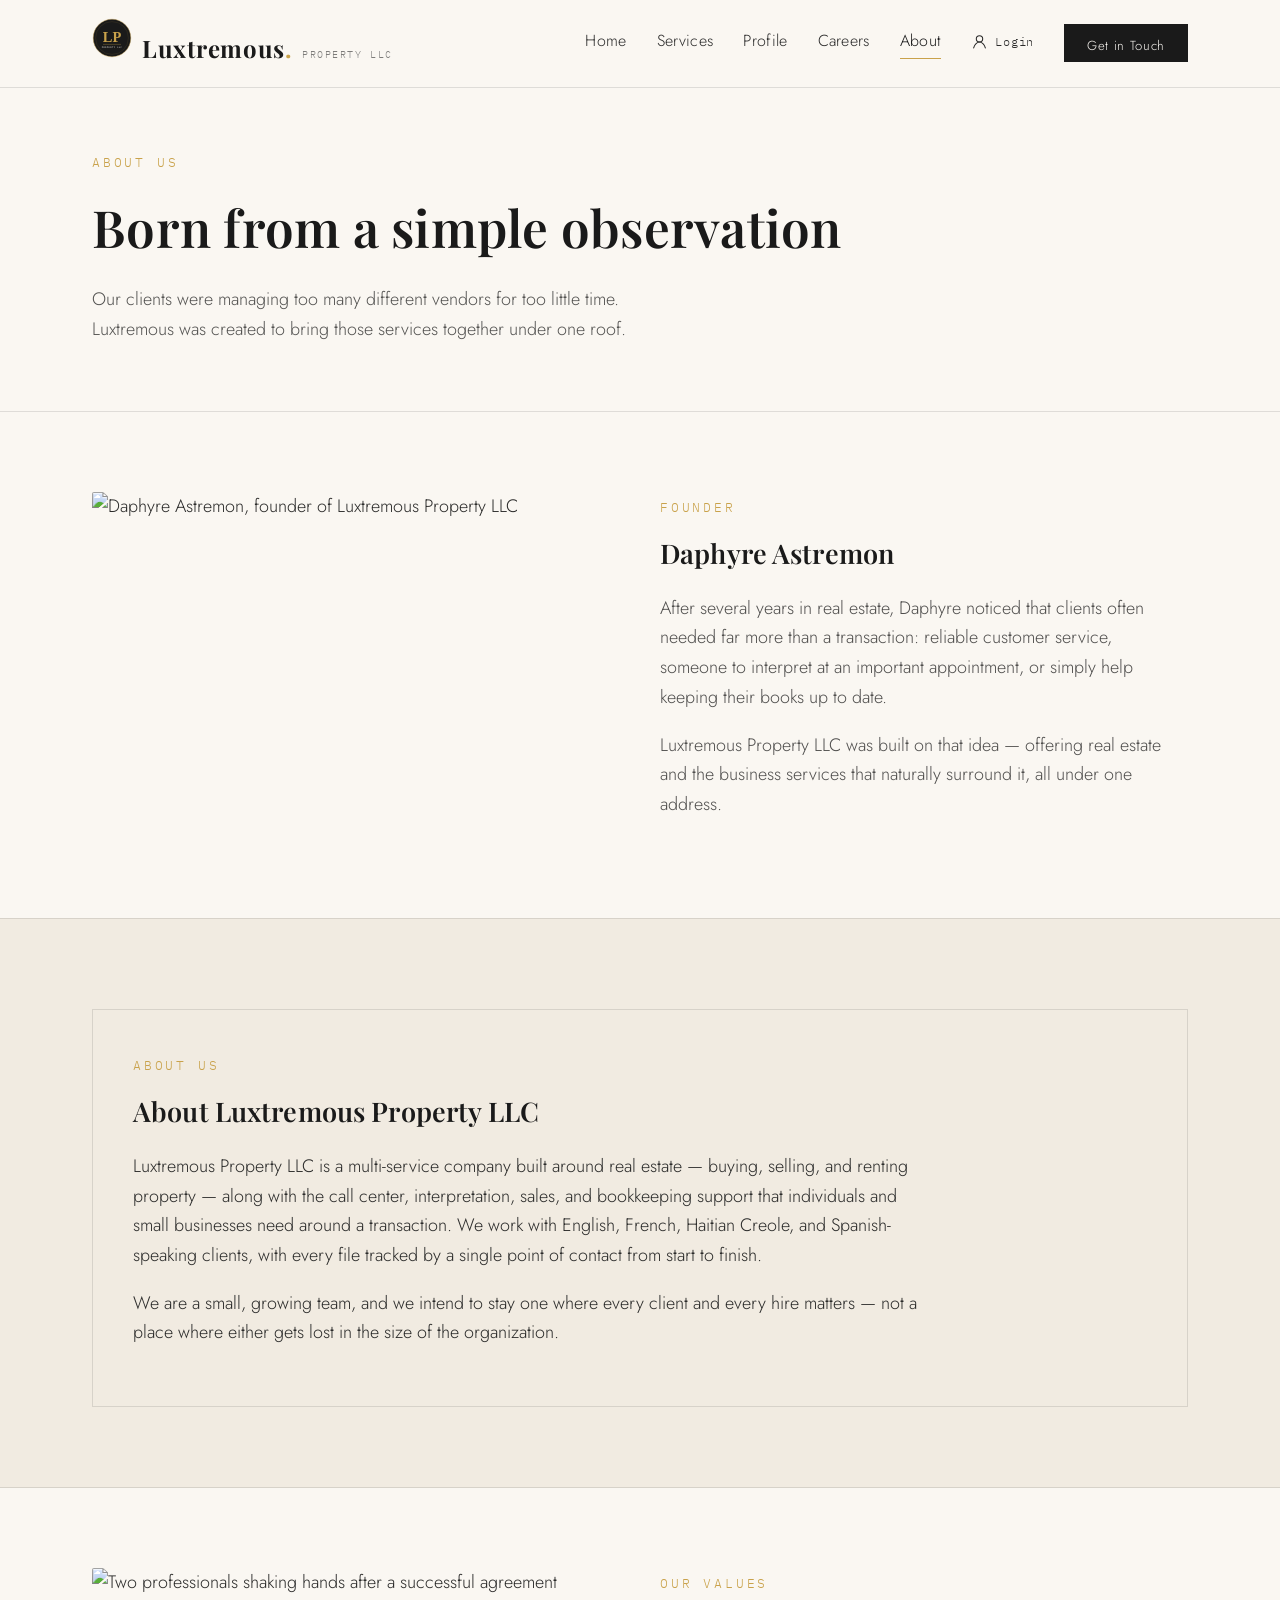
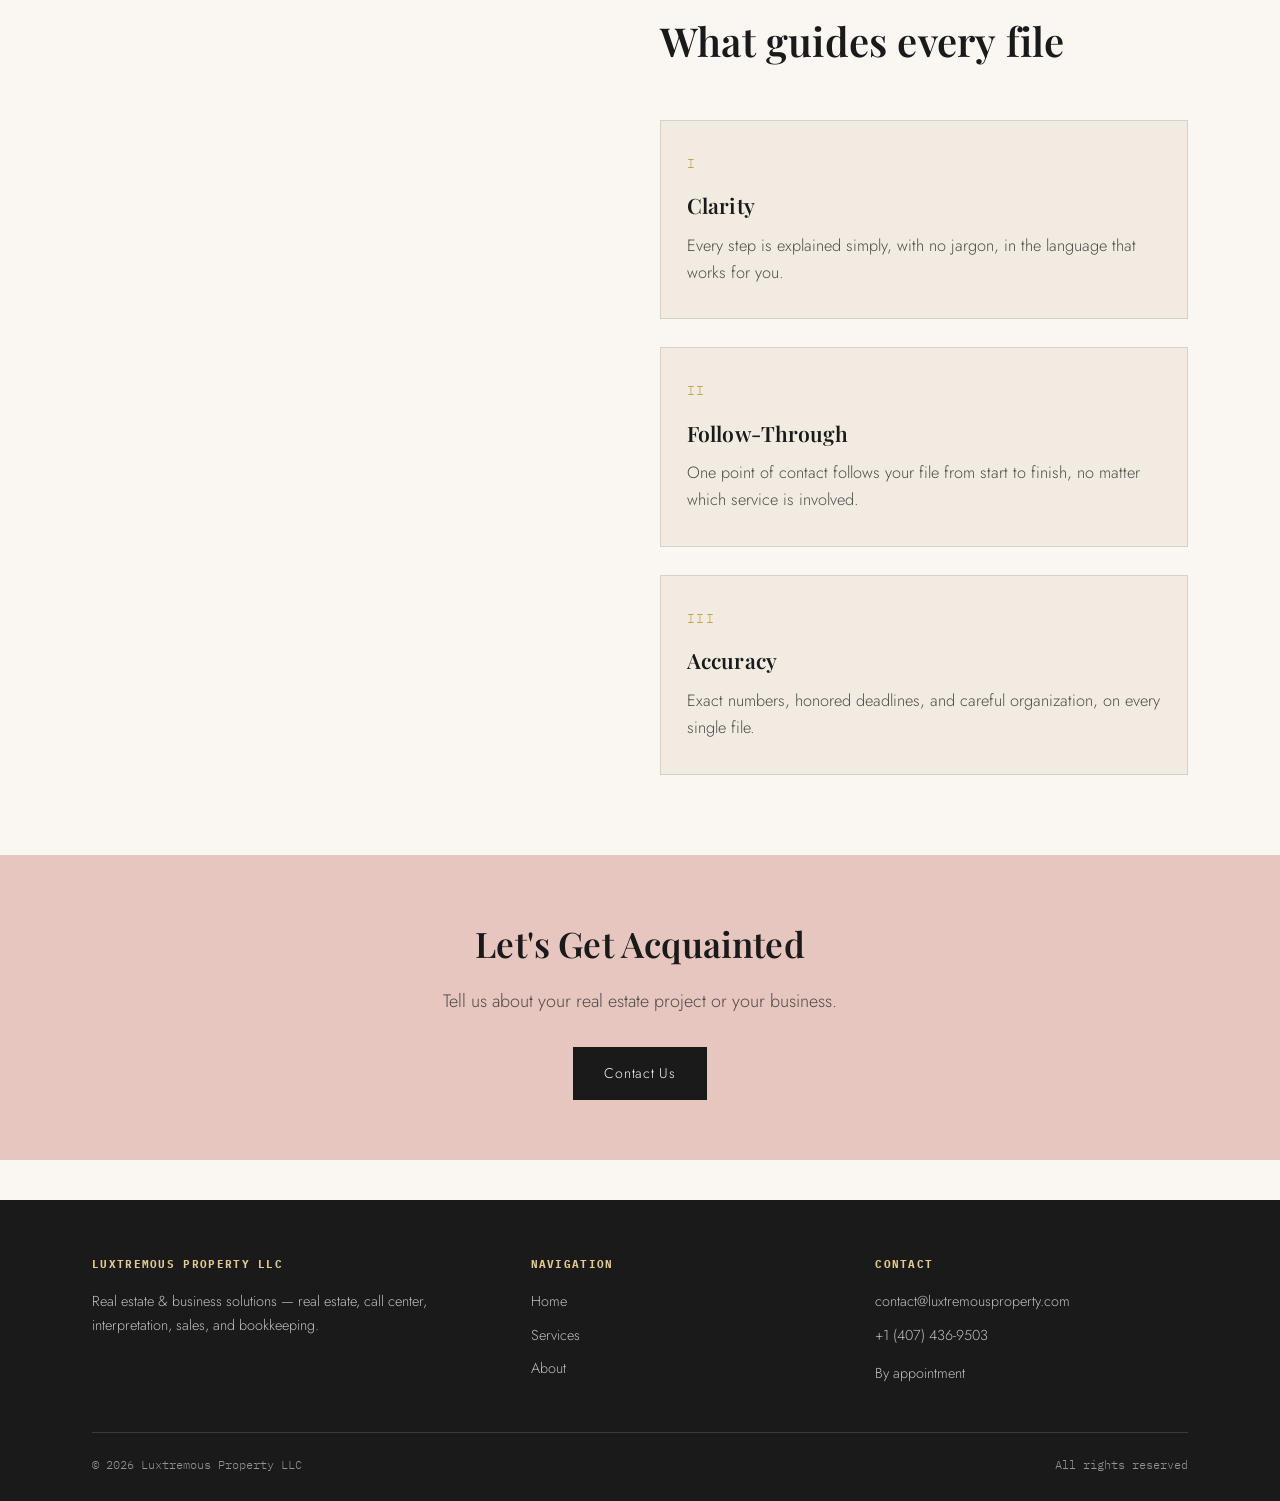
==== commit 55b47421: "Add files via upload" ====
--- a/about.html
+++ b/about.html
@@ -23,6 +23,7 @@
       <a href="profile.html">Profile</a>
       <a href="careers.html">Careers</a>
       <a href="about.html" class="active">About</a>
+      <a href="login.html" class="nav-login"><svg class="nav-login-icon" viewBox="0 0 64 64" xmlns="http://www.w3.org/2000/svg"><circle cx="32" cy="22" r="12"/><path d="M10 56c3-14 14-22 22-22s19 8 22 22"/></svg><span>Login</span></a>
       <a href="contact.html" class="nav-cta">Get in Touch</a>
     </nav>
     <button class="burger">MENU</button>
@@ -33,6 +34,7 @@
     <a href="profile.html">Profile</a>
     <a href="careers.html">Careers</a>
     <a href="about.html">About</a>
+    <a href="login.html" class="nav-login">Login</a>
   </div>
 </header>
 
--- a/style.css
+++ b/style.css
@@ -246,6 +246,26 @@
   .burger { display: none; }
 }
 
+.nav-login {
+  display: flex;
+  align-items: center;
+  gap: 7px;
+  font-family: var(--mono);
+  font-size: 0.78rem;
+  letter-spacing: 0.06em;
+}
+
+.nav-login-icon {
+  width: 17px;
+  height: 17px;
+  stroke: currentColor;
+  fill: none;
+  stroke-width: 4;
+  stroke-linecap: round;
+  stroke-linejoin: round;
+  flex-shrink: 0;
+}
+
 .mobile-menu {
   display: none;
   flex-direction: column;
@@ -815,3 +835,379 @@
   margin: 24px auto 0;
   text-align: center;
 }
+
+/* ============================================================
+   CANDIDATE PORTAL — Login & Profile Dashboard
+   ============================================================ */
+
+/* ---------- Social row ---------- */
+.social-row {
+  display: flex;
+  gap: 14px;
+  margin-top: 22px;
+}
+
+.social-row a {
+  width: 38px;
+  height: 38px;
+  border: 1px solid var(--line);
+  display: flex;
+  align-items: center;
+  justify-content: center;
+  transition: background 0.2s, border-color 0.2s;
+}
+
+.social-row a:hover { background: var(--ink); border-color: var(--ink); }
+.social-row a:hover svg { stroke: var(--gold-light); }
+
+.social-row svg {
+  width: 18px;
+  height: 18px;
+  stroke: var(--ink);
+  fill: none;
+  stroke-width: 1.7;
+  stroke-linecap: round;
+  stroke-linejoin: round;
+  transition: stroke 0.2s;
+}
+
+.social-row.on-dark a { border-color: rgba(250,247,242,0.25); }
+.social-row.on-dark svg { stroke: var(--ivory); }
+.social-row.on-dark a:hover { background: var(--gold); border-color: var(--gold); }
+.social-row.on-dark a:hover svg { stroke: var(--ink); }
+
+/* ---------- Auth tabs (Sign in / Create account) ---------- */
+.auth-tabs {
+  display: flex;
+  gap: 0;
+  margin-bottom: 26px;
+  border-bottom: 1px solid var(--line);
+}
+
+.auth-tab {
+  flex: 1;
+  text-align: center;
+  padding: 14px 10px;
+  font-family: var(--mono);
+  font-size: 0.75rem;
+  letter-spacing: 0.08em;
+  text-transform: uppercase;
+  cursor: pointer;
+  opacity: 0.55;
+  border-bottom: 2px solid transparent;
+  margin-bottom: -1px;
+  background: none;
+  border-left: none; border-right: none; border-top: none;
+  color: var(--ink);
+  font-weight: 500;
+}
+
+.auth-tab.active {
+  opacity: 1;
+  border-bottom-color: var(--gold);
+  color: var(--ink);
+}
+
+.auth-panel { display: none; }
+.auth-panel.active { display: block; }
+
+.auth-note {
+  font-size: 0.82rem;
+  opacity: 0.62;
+  margin-top: 16px;
+  line-height: 1.5;
+}
+
+.field-row {
+  display: grid;
+  gap: 18px;
+}
+
+@media (min-width: 620px) {
+  .field-row.cols-2 { grid-template-columns: 1fr 1fr; }
+  .field-row.cols-3 { grid-template-columns: 1fr 1fr 1fr; }
+}
+
+.pw-wrap { position: relative; }
+.pw-wrap input { padding-right: 68px; }
+.pw-toggle {
+  position: absolute;
+  right: 10px; top: 50%;
+  transform: translateY(-50%);
+  background: none; border: none;
+  font-family: var(--mono);
+  font-size: 0.68rem;
+  letter-spacing: 0.06em;
+  text-transform: uppercase;
+  color: var(--gold);
+  cursor: pointer;
+  padding: 4px;
+}
+
+.form-msg {
+  font-size: 0.85rem;
+  padding: 12px 14px;
+  border: 1px solid var(--line);
+  margin-bottom: 18px;
+  display: none;
+}
+.form-msg.show { display: block; }
+.form-msg.success { border-color: var(--gold); background: rgba(201,162,75,0.08); }
+
+/* ---------- Job-alert style promo card ---------- */
+.alert-card {
+  background: var(--ink);
+  color: var(--ivory);
+  padding: 30px 28px;
+  display: flex;
+  align-items: center;
+  gap: 20px;
+  flex-wrap: wrap;
+  justify-content: space-between;
+  margin-top: 30px;
+}
+
+.alert-card h3 { color: var(--ivory); margin: 0 0 6px; font-size: 1.2rem; }
+.alert-card p { margin: 0; opacity: 0.72; font-size: 0.92rem; max-width: 34ch; }
+
+/* ---------- Dashboard section blocks ---------- */
+.dash-section {
+  border: 1px solid var(--line);
+  margin-bottom: 20px;
+  background: var(--ivory);
+}
+
+.dash-head {
+  background: var(--ink);
+  color: var(--ivory);
+  padding: 16px 24px;
+  display: flex;
+  align-items: center;
+  justify-content: space-between;
+  cursor: pointer;
+  user-select: none;
+}
+
+.dash-head h3 {
+  color: var(--ivory);
+  font-family: var(--mono);
+  font-size: 0.78rem;
+  letter-spacing: 0.12em;
+  text-transform: uppercase;
+  font-weight: 500;
+  margin: 0;
+}
+
+.dash-head .chevron {
+  width: 12px; height: 12px;
+  border-right: 1.5px solid var(--gold-light);
+  border-bottom: 1.5px solid var(--gold-light);
+  transform: rotate(45deg);
+  transition: transform 0.25s;
+  flex-shrink: 0;
+}
+
+.dash-section.collapsed .chevron { transform: rotate(-45deg); }
+.dash-section.collapsed .dash-body { display: none; }
+
+.dash-body { padding: 28px 24px; }
+
+.dash-hint {
+  font-size: 0.85rem;
+  opacity: 0.6;
+  margin: 0 0 20px;
+}
+
+/* ---------- Document upload tiles ---------- */
+.doc-grid {
+  display: grid;
+  gap: 20px;
+  grid-template-columns: repeat(auto-fill, minmax(160px, 1fr));
+}
+
+.doc-tile {
+  border: 1px dashed var(--line);
+  padding: 22px 14px;
+  text-align: center;
+  position: relative;
+  background: var(--ivory-dim);
+}
+
+.doc-tile .doc-icon {
+  width: 34px; height: 34px;
+  margin: 0 auto 12px;
+  stroke: var(--gold);
+  fill: none;
+  stroke-width: 1.5;
+}
+
+.doc-tile .doc-label {
+  font-family: var(--mono);
+  font-size: 0.7rem;
+  letter-spacing: 0.06em;
+  text-transform: uppercase;
+  opacity: 0.65;
+  margin-bottom: 6px;
+}
+
+.doc-tile .doc-filename {
+  font-size: 0.82rem;
+  color: var(--ink);
+  word-break: break-word;
+  min-height: 1.2em;
+}
+
+.doc-tile input[type="file"] {
+  position: absolute;
+  inset: 0;
+  opacity: 0;
+  cursor: pointer;
+}
+
+.doc-tile.has-file { border-style: solid; border-color: var(--gold); }
+
+/* ---------- Applied job cards ---------- */
+.applied-grid {
+  display: grid;
+  gap: 14px;
+  grid-template-columns: repeat(auto-fill, minmax(230px, 1fr));
+}
+
+.applied-card {
+  border: 1px solid var(--line);
+  padding: 16px 18px;
+  font-size: 0.88rem;
+}
+
+.applied-card h4 {
+  font-family: var(--serif);
+  font-size: 1rem;
+  margin: 0 0 8px;
+  color: var(--ink);
+}
+
+.applied-card .meta-line {
+  display: flex;
+  align-items: center;
+  gap: 6px;
+  opacity: 0.65;
+  font-size: 0.8rem;
+  margin-bottom: 4px;
+}
+
+.applied-card .status {
+  display: inline-block;
+  margin-top: 10px;
+  font-family: var(--mono);
+  font-size: 0.65rem;
+  letter-spacing: 0.08em;
+  text-transform: uppercase;
+  padding: 4px 10px;
+  background: var(--ivory-dim);
+  border: 1px solid var(--line);
+  color: var(--ink);
+}
+
+.empty-state {
+  padding: 28px;
+  text-align: center;
+  border: 1px dashed var(--line);
+  opacity: 0.6;
+  font-size: 0.9rem;
+}
+
+/* ---------- Repeatable entry rows (employment / education) ---------- */
+.entry-row {
+  border: 1px solid var(--line);
+  padding: 22px;
+  margin-bottom: 16px;
+  position: relative;
+  background: var(--ivory-dim);
+}
+
+.entry-remove {
+  position: absolute;
+  top: 14px;
+  right: 16px;
+  background: none;
+  border: none;
+  font-family: var(--mono);
+  font-size: 0.68rem;
+  letter-spacing: 0.06em;
+  text-transform: uppercase;
+  color: var(--gold);
+  cursor: pointer;
+}
+
+.btn-add {
+  display: inline-flex;
+  align-items: center;
+  gap: 8px;
+  background: none;
+  border: 1px solid var(--ink);
+  color: var(--ink);
+  padding: 10px 20px;
+  font-family: var(--mono);
+  font-size: 0.75rem;
+  letter-spacing: 0.06em;
+  text-transform: uppercase;
+  cursor: pointer;
+  transition: background 0.2s, color 0.2s;
+}
+
+.btn-add:hover { background: var(--ink); color: var(--ivory); }
+
+/* ---------- Profile hero (dashboard header) ---------- */
+.profile-hero {
+  display: flex;
+  align-items: center;
+  gap: 24px;
+  flex-wrap: wrap;
+  padding: 40px 0 8px;
+}
+
+.avatar-circle {
+  width: 84px;
+  height: 84px;
+  border-radius: 50%;
+  background: var(--ink);
+  color: var(--gold-light);
+  display: flex;
+  align-items: center;
+  justify-content: center;
+  font-family: var(--serif);
+  font-size: 1.8rem;
+  border: 2px solid var(--gold);
+  flex-shrink: 0;
+  overflow: hidden;
+}
+
+.avatar-circle img { width: 100%; height: 100%; object-fit: cover; }
+
+.dash-toolbar {
+  display: flex;
+  justify-content: flex-end;
+  gap: 14px;
+  padding: 18px 0 0;
+}
+
+.checkbox-row {
+  display: flex;
+  align-items: flex-start;
+  gap: 10px;
+  font-size: 0.92rem;
+}
+
+.checkbox-row input { margin-top: 4px; }
+
+.save-bar {
+  position: sticky;
+  bottom: 0;
+  background: var(--ivory);
+  border-top: 1px solid var(--line);
+  padding: 16px 0;
+  display: flex;
+  justify-content: flex-end;
+  gap: 14px;
+  z-index: 10;
+}
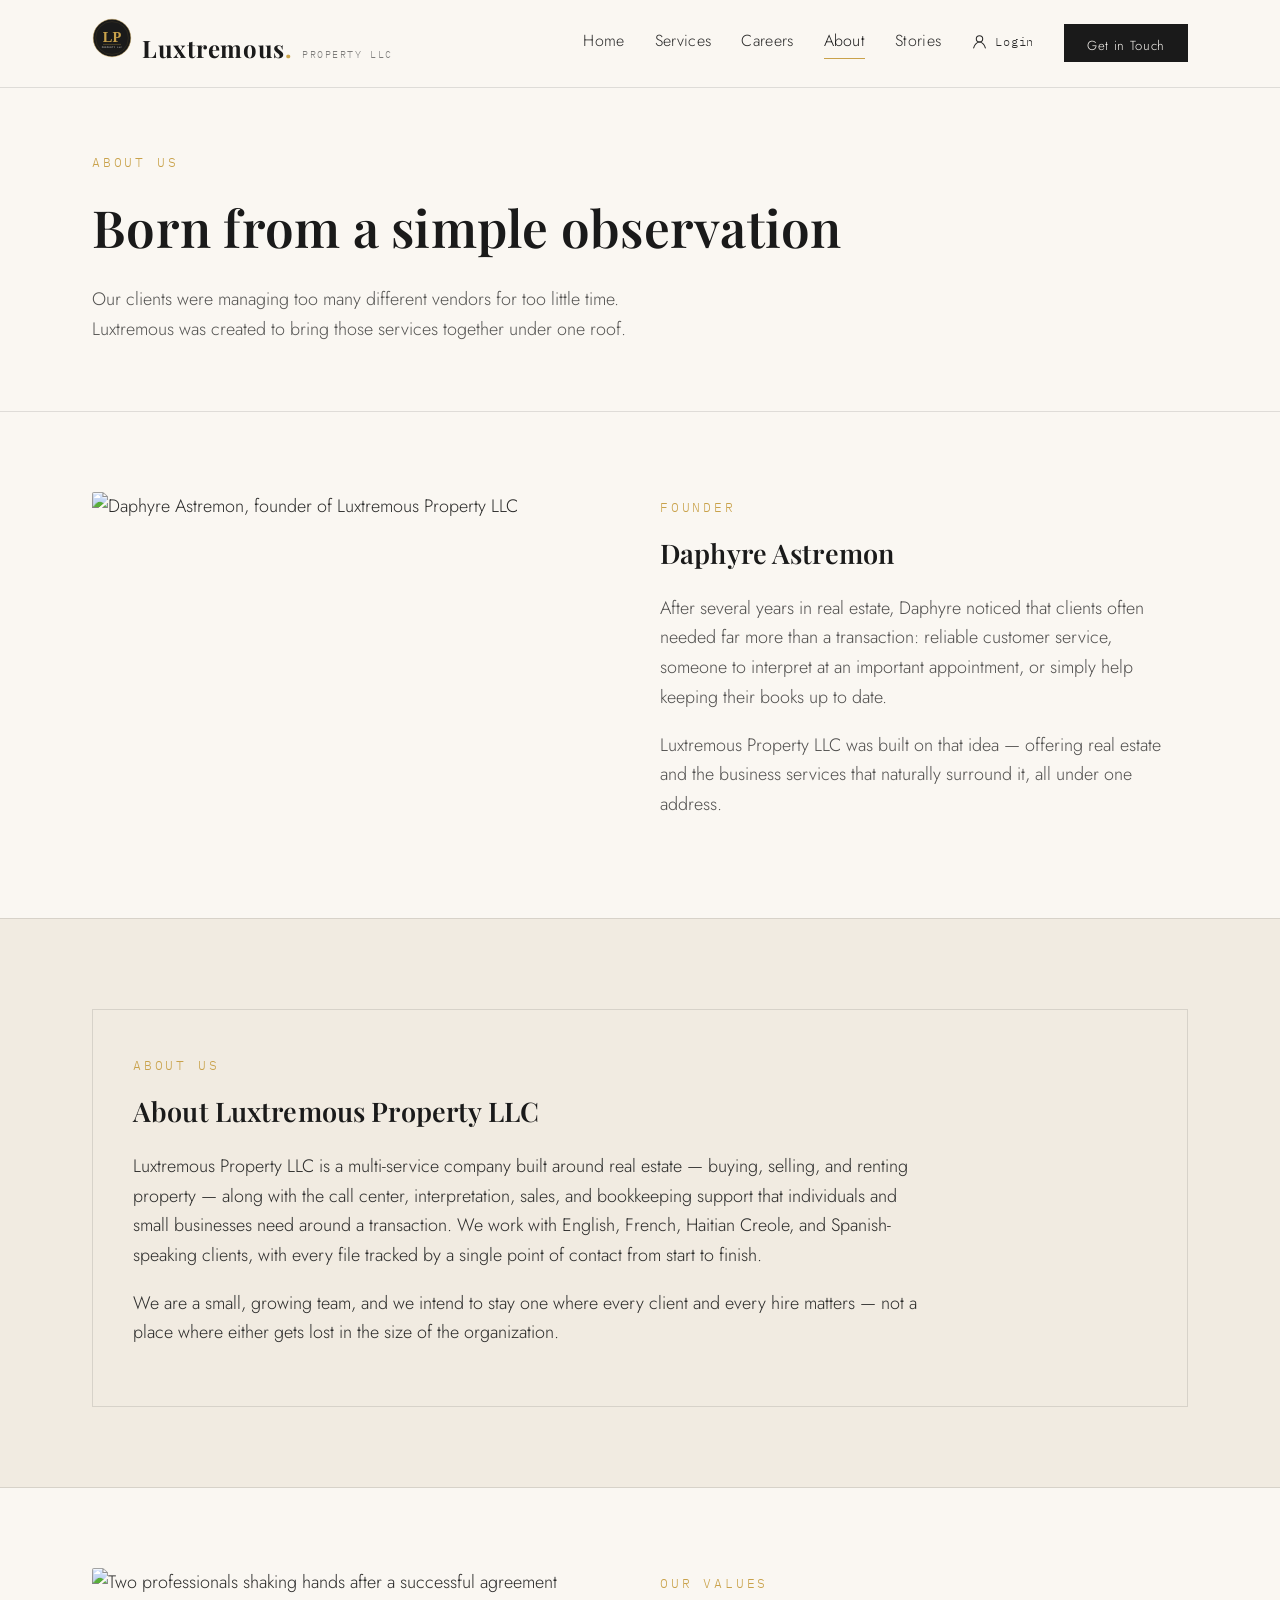
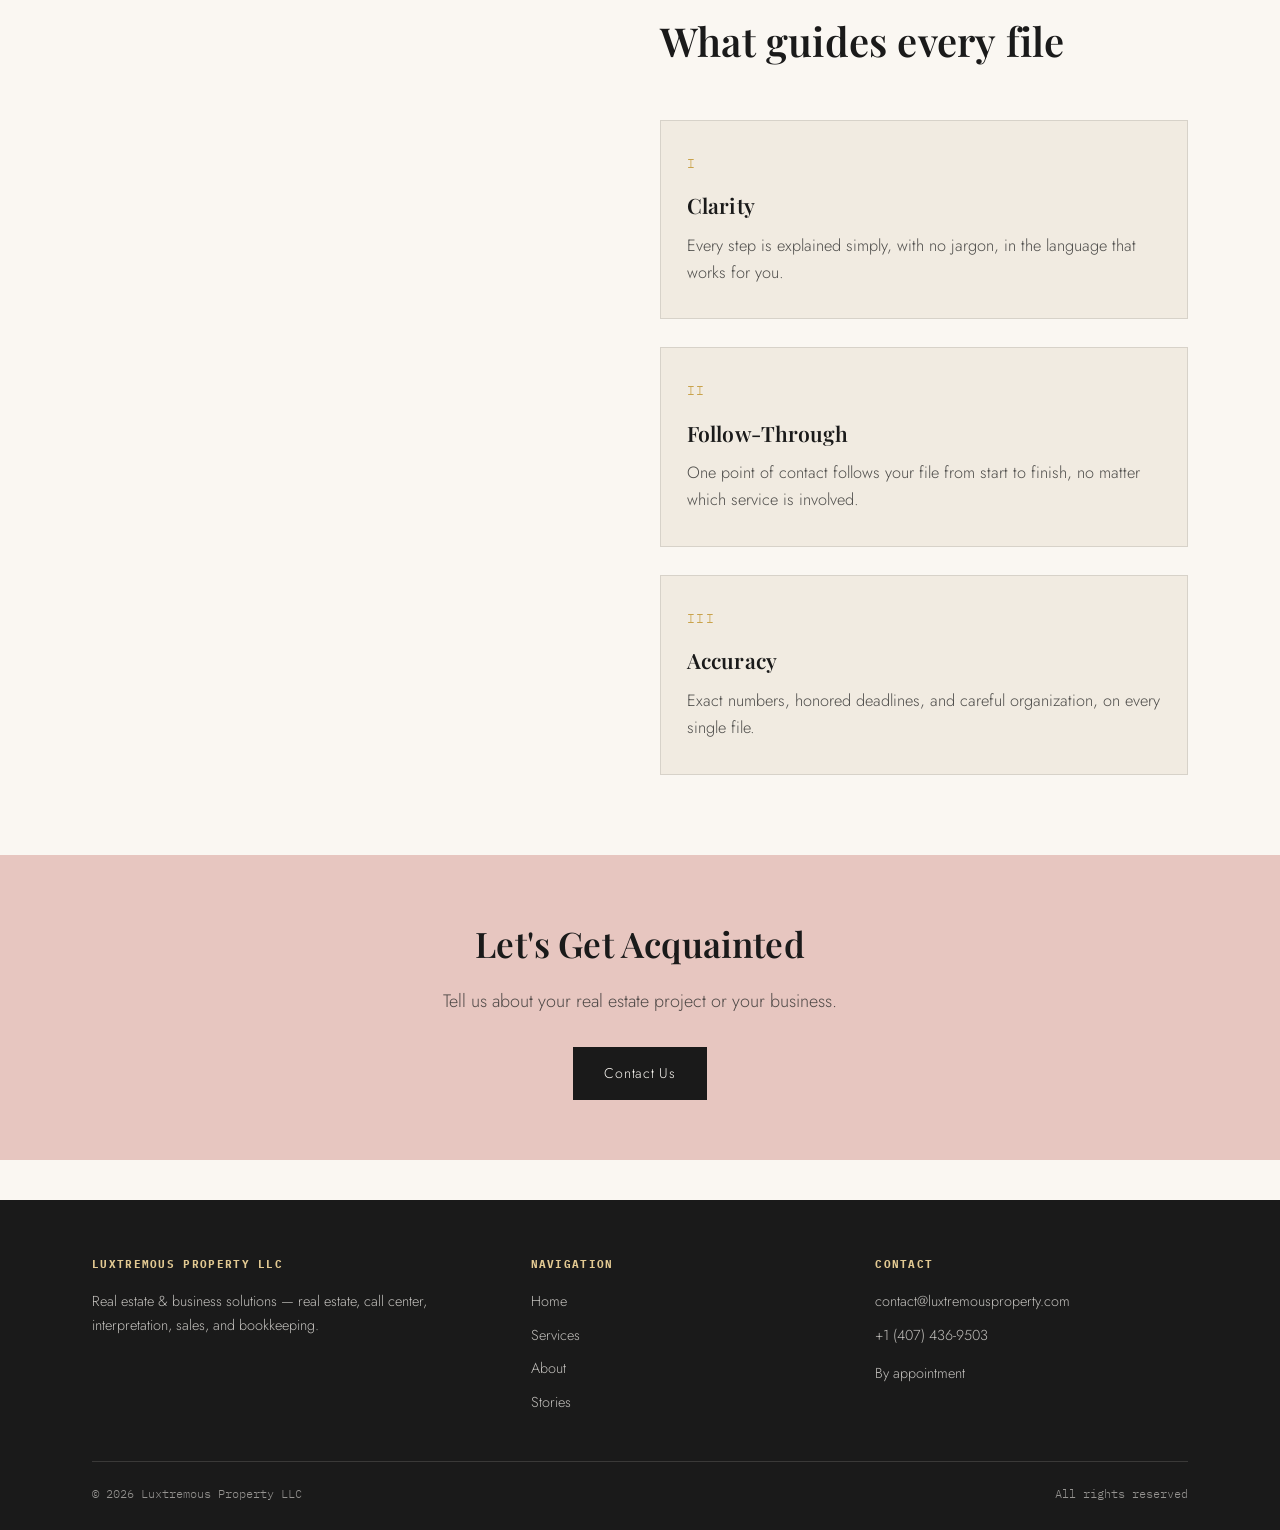
==== commit 87c9934c: "Add files via upload" ====
--- a/about.html
+++ b/about.html
@@ -20,9 +20,9 @@
     <nav class="nav-links">
       <a href="index.html">Home</a>
       <a href="services.html">Services</a>
-      <a href="profile.html">Profile</a>
       <a href="careers.html">Careers</a>
       <a href="about.html" class="active">About</a>
+      <a href="stories.html">Stories</a>
       <a href="login.html" class="nav-login"><svg class="nav-login-icon" viewBox="0 0 64 64" xmlns="http://www.w3.org/2000/svg"><circle cx="32" cy="22" r="12"/><path d="M10 56c3-14 14-22 22-22s19 8 22 22"/></svg><span>Login</span></a>
       <a href="contact.html" class="nav-cta">Get in Touch</a>
     </nav>
@@ -31,9 +31,9 @@
   <div class="mobile-menu">
     <a href="index.html">Home</a>
     <a href="services.html">Services</a>
-    <a href="profile.html">Profile</a>
     <a href="careers.html">Careers</a>
     <a href="about.html">About</a>
+    <a href="stories.html">Stories</a>
     <a href="login.html" class="nav-login">Login</a>
   </div>
 </header>
@@ -122,6 +122,7 @@
         <a href="index.html">Home</a>
         <a href="services.html">Services</a>
         <a href="about.html">About</a>
+        <a href="stories.html">Stories</a>
       </div>
       <div>
         <h4>Contact</h4>
--- a/style.css
+++ b/style.css
@@ -368,6 +368,9 @@
 
 .hero-photo img {
   width: 100%;
+  aspect-ratio: 4 / 5;
+  object-fit: cover;
+  object-position: center 15%;
   border-radius: 2px;
   box-shadow: 0 30px 60px -20px rgba(26,26,26,0.35);
 }
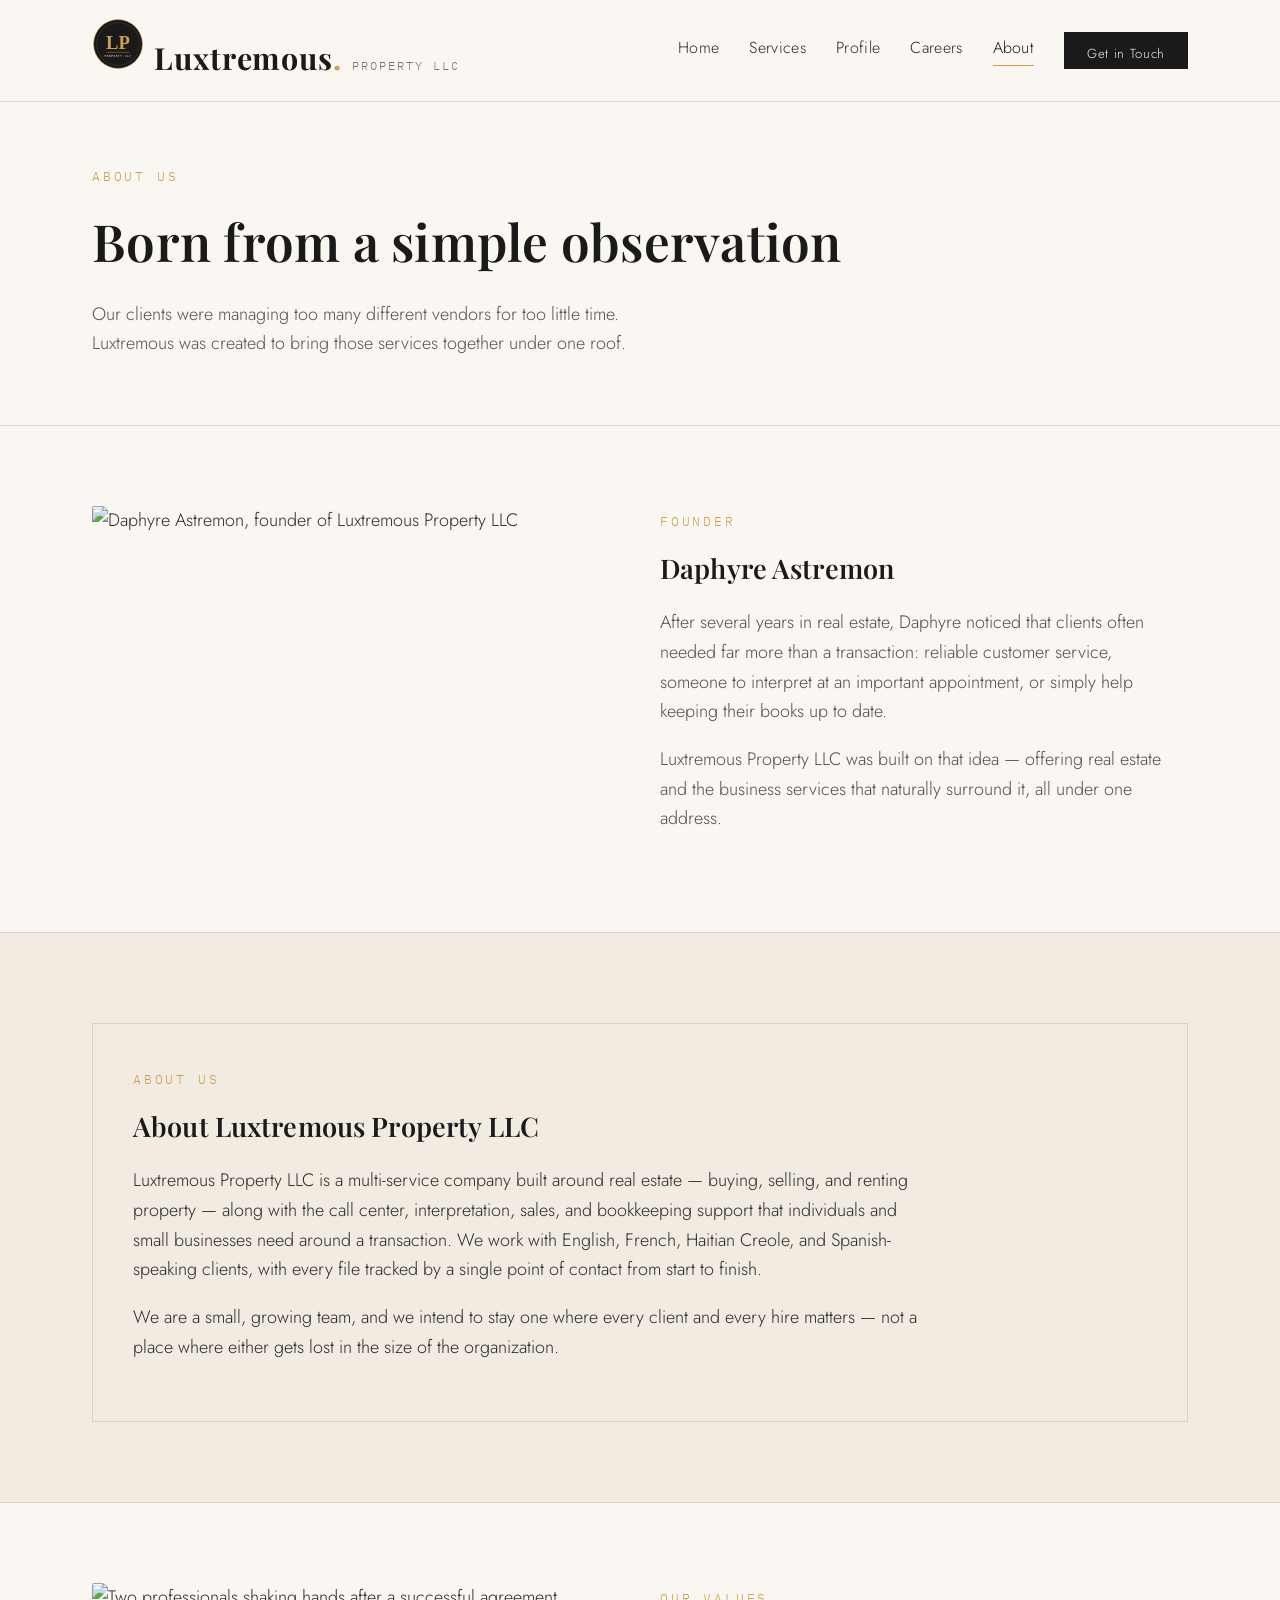
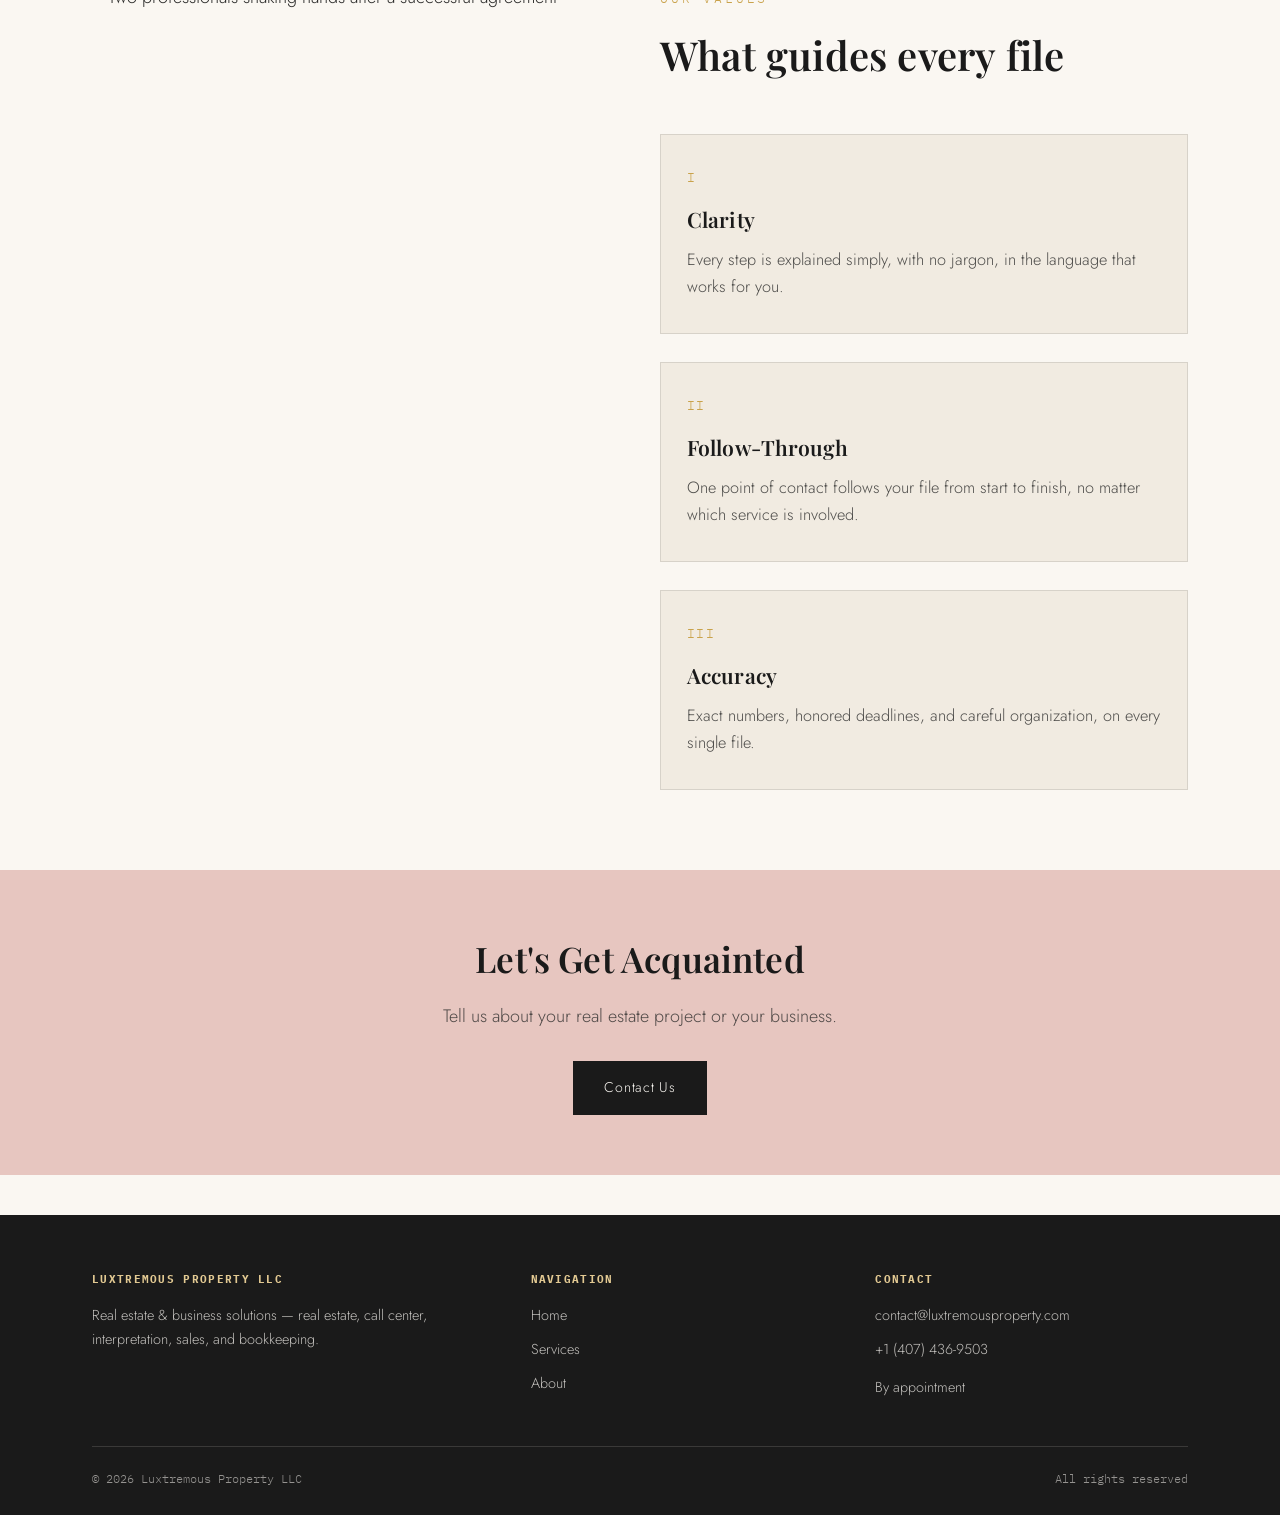
==== commit 942fe330: "Add files via upload" ====
--- a/about.html
+++ b/about.html
@@ -20,10 +20,9 @@
     <nav class="nav-links">
       <a href="index.html">Home</a>
       <a href="services.html">Services</a>
+      <a href="profile.html">Profile</a>
       <a href="careers.html">Careers</a>
       <a href="about.html" class="active">About</a>
-      <a href="stories.html">Stories</a>
-      <a href="login.html" class="nav-login"><svg class="nav-login-icon" viewBox="0 0 64 64" xmlns="http://www.w3.org/2000/svg"><circle cx="32" cy="22" r="12"/><path d="M10 56c3-14 14-22 22-22s19 8 22 22"/></svg><span>Login</span></a>
       <a href="contact.html" class="nav-cta">Get in Touch</a>
     </nav>
     <button class="burger">MENU</button>
@@ -31,10 +30,9 @@
   <div class="mobile-menu">
     <a href="index.html">Home</a>
     <a href="services.html">Services</a>
+    <a href="profile.html">Profile</a>
     <a href="careers.html">Careers</a>
     <a href="about.html">About</a>
-    <a href="stories.html">Stories</a>
-    <a href="login.html" class="nav-login">Login</a>
   </div>
 </header>
 
@@ -122,7 +120,6 @@
         <a href="index.html">Home</a>
         <a href="services.html">Services</a>
         <a href="about.html">About</a>
-        <a href="stories.html">Stories</a>
       </div>
       <div>
         <h4>Contact</h4>
--- a/style.css
+++ b/style.css
@@ -89,15 +89,15 @@
 }
 
 .brand-logo {
-  width: 40px;
-  height: 40px;
+  width: 52px;
+  height: 52px;
   flex-shrink: 0;
 }
 
 .brand-mark {
   font-family: var(--serif);
   font-weight: 700;
-  font-size: 1.5rem;
+  font-size: 1.9rem;
   letter-spacing: 0.03em;
   color: var(--ink);
 }
@@ -176,11 +176,11 @@
 
 .brand-sub {
   font-family: var(--mono);
-  font-size: 0.62rem;
+  font-size: 0.78rem;
   letter-spacing: 0.16em;
   text-transform: uppercase;
   color: var(--charcoal);
-  opacity: 0.6;
+  opacity: 0.65;
   display: none;
 }
 
@@ -246,26 +246,6 @@
   .burger { display: none; }
 }
 
-.nav-login {
-  display: flex;
-  align-items: center;
-  gap: 7px;
-  font-family: var(--mono);
-  font-size: 0.78rem;
-  letter-spacing: 0.06em;
-}
-
-.nav-login-icon {
-  width: 17px;
-  height: 17px;
-  stroke: currentColor;
-  fill: none;
-  stroke-width: 4;
-  stroke-linecap: round;
-  stroke-linejoin: round;
-  flex-shrink: 0;
-}
-
 .mobile-menu {
   display: none;
   flex-direction: column;
@@ -368,9 +348,6 @@
 
 .hero-photo img {
   width: 100%;
-  aspect-ratio: 4 / 5;
-  object-fit: cover;
-  object-position: center 15%;
   border-radius: 2px;
   box-shadow: 0 30px 60px -20px rgba(26,26,26,0.35);
 }
@@ -382,10 +359,14 @@
   background: var(--ink);
   color: var(--gold-light);
   font-family: var(--mono);
-  font-size: 0.68rem;
-  letter-spacing: 0.14em;
-  padding: 12px 20px;
-  max-width: 220px;
+  font-size: 0.62rem;
+  line-height: 1.6;
+  letter-spacing: 0.06em;
+  padding: 14px 18px;
+  max-width: 260px;
+  box-sizing: border-box;
+  word-break: break-word;
+  overflow-wrap: break-word;
   border: 1px solid var(--gold);
 }
 
@@ -838,379 +819,3 @@
   margin: 24px auto 0;
   text-align: center;
 }
-
-/* ============================================================
-   CANDIDATE PORTAL — Login & Profile Dashboard
-   ============================================================ */
-
-/* ---------- Social row ---------- */
-.social-row {
-  display: flex;
-  gap: 14px;
-  margin-top: 22px;
-}
-
-.social-row a {
-  width: 38px;
-  height: 38px;
-  border: 1px solid var(--line);
-  display: flex;
-  align-items: center;
-  justify-content: center;
-  transition: background 0.2s, border-color 0.2s;
-}
-
-.social-row a:hover { background: var(--ink); border-color: var(--ink); }
-.social-row a:hover svg { stroke: var(--gold-light); }
-
-.social-row svg {
-  width: 18px;
-  height: 18px;
-  stroke: var(--ink);
-  fill: none;
-  stroke-width: 1.7;
-  stroke-linecap: round;
-  stroke-linejoin: round;
-  transition: stroke 0.2s;
-}
-
-.social-row.on-dark a { border-color: rgba(250,247,242,0.25); }
-.social-row.on-dark svg { stroke: var(--ivory); }
-.social-row.on-dark a:hover { background: var(--gold); border-color: var(--gold); }
-.social-row.on-dark a:hover svg { stroke: var(--ink); }
-
-/* ---------- Auth tabs (Sign in / Create account) ---------- */
-.auth-tabs {
-  display: flex;
-  gap: 0;
-  margin-bottom: 26px;
-  border-bottom: 1px solid var(--line);
-}
-
-.auth-tab {
-  flex: 1;
-  text-align: center;
-  padding: 14px 10px;
-  font-family: var(--mono);
-  font-size: 0.75rem;
-  letter-spacing: 0.08em;
-  text-transform: uppercase;
-  cursor: pointer;
-  opacity: 0.55;
-  border-bottom: 2px solid transparent;
-  margin-bottom: -1px;
-  background: none;
-  border-left: none; border-right: none; border-top: none;
-  color: var(--ink);
-  font-weight: 500;
-}
-
-.auth-tab.active {
-  opacity: 1;
-  border-bottom-color: var(--gold);
-  color: var(--ink);
-}
-
-.auth-panel { display: none; }
-.auth-panel.active { display: block; }
-
-.auth-note {
-  font-size: 0.82rem;
-  opacity: 0.62;
-  margin-top: 16px;
-  line-height: 1.5;
-}
-
-.field-row {
-  display: grid;
-  gap: 18px;
-}
-
-@media (min-width: 620px) {
-  .field-row.cols-2 { grid-template-columns: 1fr 1fr; }
-  .field-row.cols-3 { grid-template-columns: 1fr 1fr 1fr; }
-}
-
-.pw-wrap { position: relative; }
-.pw-wrap input { padding-right: 68px; }
-.pw-toggle {
-  position: absolute;
-  right: 10px; top: 50%;
-  transform: translateY(-50%);
-  background: none; border: none;
-  font-family: var(--mono);
-  font-size: 0.68rem;
-  letter-spacing: 0.06em;
-  text-transform: uppercase;
-  color: var(--gold);
-  cursor: pointer;
-  padding: 4px;
-}
-
-.form-msg {
-  font-size: 0.85rem;
-  padding: 12px 14px;
-  border: 1px solid var(--line);
-  margin-bottom: 18px;
-  display: none;
-}
-.form-msg.show { display: block; }
-.form-msg.success { border-color: var(--gold); background: rgba(201,162,75,0.08); }
-
-/* ---------- Job-alert style promo card ---------- */
-.alert-card {
-  background: var(--ink);
-  color: var(--ivory);
-  padding: 30px 28px;
-  display: flex;
-  align-items: center;
-  gap: 20px;
-  flex-wrap: wrap;
-  justify-content: space-between;
-  margin-top: 30px;
-}
-
-.alert-card h3 { color: var(--ivory); margin: 0 0 6px; font-size: 1.2rem; }
-.alert-card p { margin: 0; opacity: 0.72; font-size: 0.92rem; max-width: 34ch; }
-
-/* ---------- Dashboard section blocks ---------- */
-.dash-section {
-  border: 1px solid var(--line);
-  margin-bottom: 20px;
-  background: var(--ivory);
-}
-
-.dash-head {
-  background: var(--ink);
-  color: var(--ivory);
-  padding: 16px 24px;
-  display: flex;
-  align-items: center;
-  justify-content: space-between;
-  cursor: pointer;
-  user-select: none;
-}
-
-.dash-head h3 {
-  color: var(--ivory);
-  font-family: var(--mono);
-  font-size: 0.78rem;
-  letter-spacing: 0.12em;
-  text-transform: uppercase;
-  font-weight: 500;
-  margin: 0;
-}
-
-.dash-head .chevron {
-  width: 12px; height: 12px;
-  border-right: 1.5px solid var(--gold-light);
-  border-bottom: 1.5px solid var(--gold-light);
-  transform: rotate(45deg);
-  transition: transform 0.25s;
-  flex-shrink: 0;
-}
-
-.dash-section.collapsed .chevron { transform: rotate(-45deg); }
-.dash-section.collapsed .dash-body { display: none; }
-
-.dash-body { padding: 28px 24px; }
-
-.dash-hint {
-  font-size: 0.85rem;
-  opacity: 0.6;
-  margin: 0 0 20px;
-}
-
-/* ---------- Document upload tiles ---------- */
-.doc-grid {
-  display: grid;
-  gap: 20px;
-  grid-template-columns: repeat(auto-fill, minmax(160px, 1fr));
-}
-
-.doc-tile {
-  border: 1px dashed var(--line);
-  padding: 22px 14px;
-  text-align: center;
-  position: relative;
-  background: var(--ivory-dim);
-}
-
-.doc-tile .doc-icon {
-  width: 34px; height: 34px;
-  margin: 0 auto 12px;
-  stroke: var(--gold);
-  fill: none;
-  stroke-width: 1.5;
-}
-
-.doc-tile .doc-label {
-  font-family: var(--mono);
-  font-size: 0.7rem;
-  letter-spacing: 0.06em;
-  text-transform: uppercase;
-  opacity: 0.65;
-  margin-bottom: 6px;
-}
-
-.doc-tile .doc-filename {
-  font-size: 0.82rem;
-  color: var(--ink);
-  word-break: break-word;
-  min-height: 1.2em;
-}
-
-.doc-tile input[type="file"] {
-  position: absolute;
-  inset: 0;
-  opacity: 0;
-  cursor: pointer;
-}
-
-.doc-tile.has-file { border-style: solid; border-color: var(--gold); }
-
-/* ---------- Applied job cards ---------- */
-.applied-grid {
-  display: grid;
-  gap: 14px;
-  grid-template-columns: repeat(auto-fill, minmax(230px, 1fr));
-}
-
-.applied-card {
-  border: 1px solid var(--line);
-  padding: 16px 18px;
-  font-size: 0.88rem;
-}
-
-.applied-card h4 {
-  font-family: var(--serif);
-  font-size: 1rem;
-  margin: 0 0 8px;
-  color: var(--ink);
-}
-
-.applied-card .meta-line {
-  display: flex;
-  align-items: center;
-  gap: 6px;
-  opacity: 0.65;
-  font-size: 0.8rem;
-  margin-bottom: 4px;
-}
-
-.applied-card .status {
-  display: inline-block;
-  margin-top: 10px;
-  font-family: var(--mono);
-  font-size: 0.65rem;
-  letter-spacing: 0.08em;
-  text-transform: uppercase;
-  padding: 4px 10px;
-  background: var(--ivory-dim);
-  border: 1px solid var(--line);
-  color: var(--ink);
-}
-
-.empty-state {
-  padding: 28px;
-  text-align: center;
-  border: 1px dashed var(--line);
-  opacity: 0.6;
-  font-size: 0.9rem;
-}
-
-/* ---------- Repeatable entry rows (employment / education) ---------- */
-.entry-row {
-  border: 1px solid var(--line);
-  padding: 22px;
-  margin-bottom: 16px;
-  position: relative;
-  background: var(--ivory-dim);
-}
-
-.entry-remove {
-  position: absolute;
-  top: 14px;
-  right: 16px;
-  background: none;
-  border: none;
-  font-family: var(--mono);
-  font-size: 0.68rem;
-  letter-spacing: 0.06em;
-  text-transform: uppercase;
-  color: var(--gold);
-  cursor: pointer;
-}
-
-.btn-add {
-  display: inline-flex;
-  align-items: center;
-  gap: 8px;
-  background: none;
-  border: 1px solid var(--ink);
-  color: var(--ink);
-  padding: 10px 20px;
-  font-family: var(--mono);
-  font-size: 0.75rem;
-  letter-spacing: 0.06em;
-  text-transform: uppercase;
-  cursor: pointer;
-  transition: background 0.2s, color 0.2s;
-}
-
-.btn-add:hover { background: var(--ink); color: var(--ivory); }
-
-/* ---------- Profile hero (dashboard header) ---------- */
-.profile-hero {
-  display: flex;
-  align-items: center;
-  gap: 24px;
-  flex-wrap: wrap;
-  padding: 40px 0 8px;
-}
-
-.avatar-circle {
-  width: 84px;
-  height: 84px;
-  border-radius: 50%;
-  background: var(--ink);
-  color: var(--gold-light);
-  display: flex;
-  align-items: center;
-  justify-content: center;
-  font-family: var(--serif);
-  font-size: 1.8rem;
-  border: 2px solid var(--gold);
-  flex-shrink: 0;
-  overflow: hidden;
-}
-
-.avatar-circle img { width: 100%; height: 100%; object-fit: cover; }
-
-.dash-toolbar {
-  display: flex;
-  justify-content: flex-end;
-  gap: 14px;
-  padding: 18px 0 0;
-}
-
-.checkbox-row {
-  display: flex;
-  align-items: flex-start;
-  gap: 10px;
-  font-size: 0.92rem;
-}
-
-.checkbox-row input { margin-top: 4px; }
-
-.save-bar {
-  position: sticky;
-  bottom: 0;
-  background: var(--ivory);
-  border-top: 1px solid var(--line);
-  padding: 16px 0;
-  display: flex;
-  justify-content: flex-end;
-  gap: 14px;
-  z-index: 10;
-}
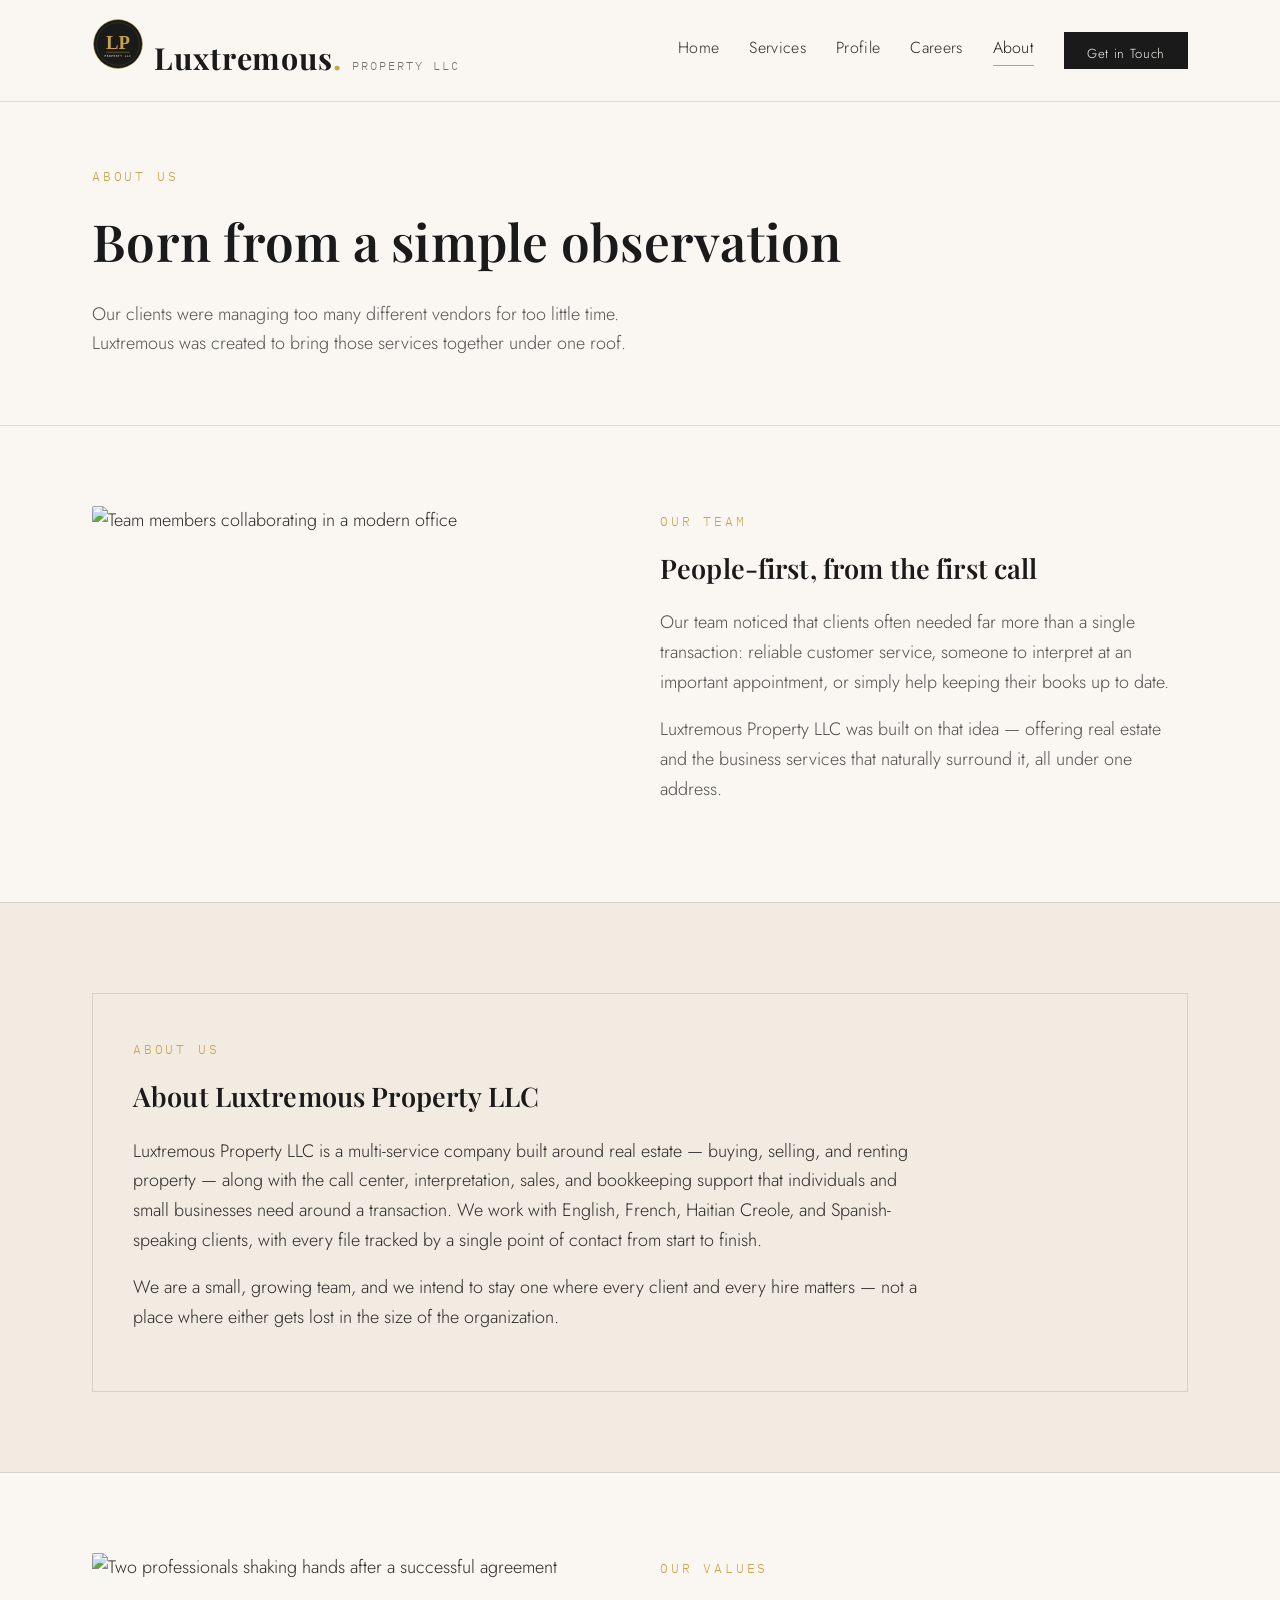
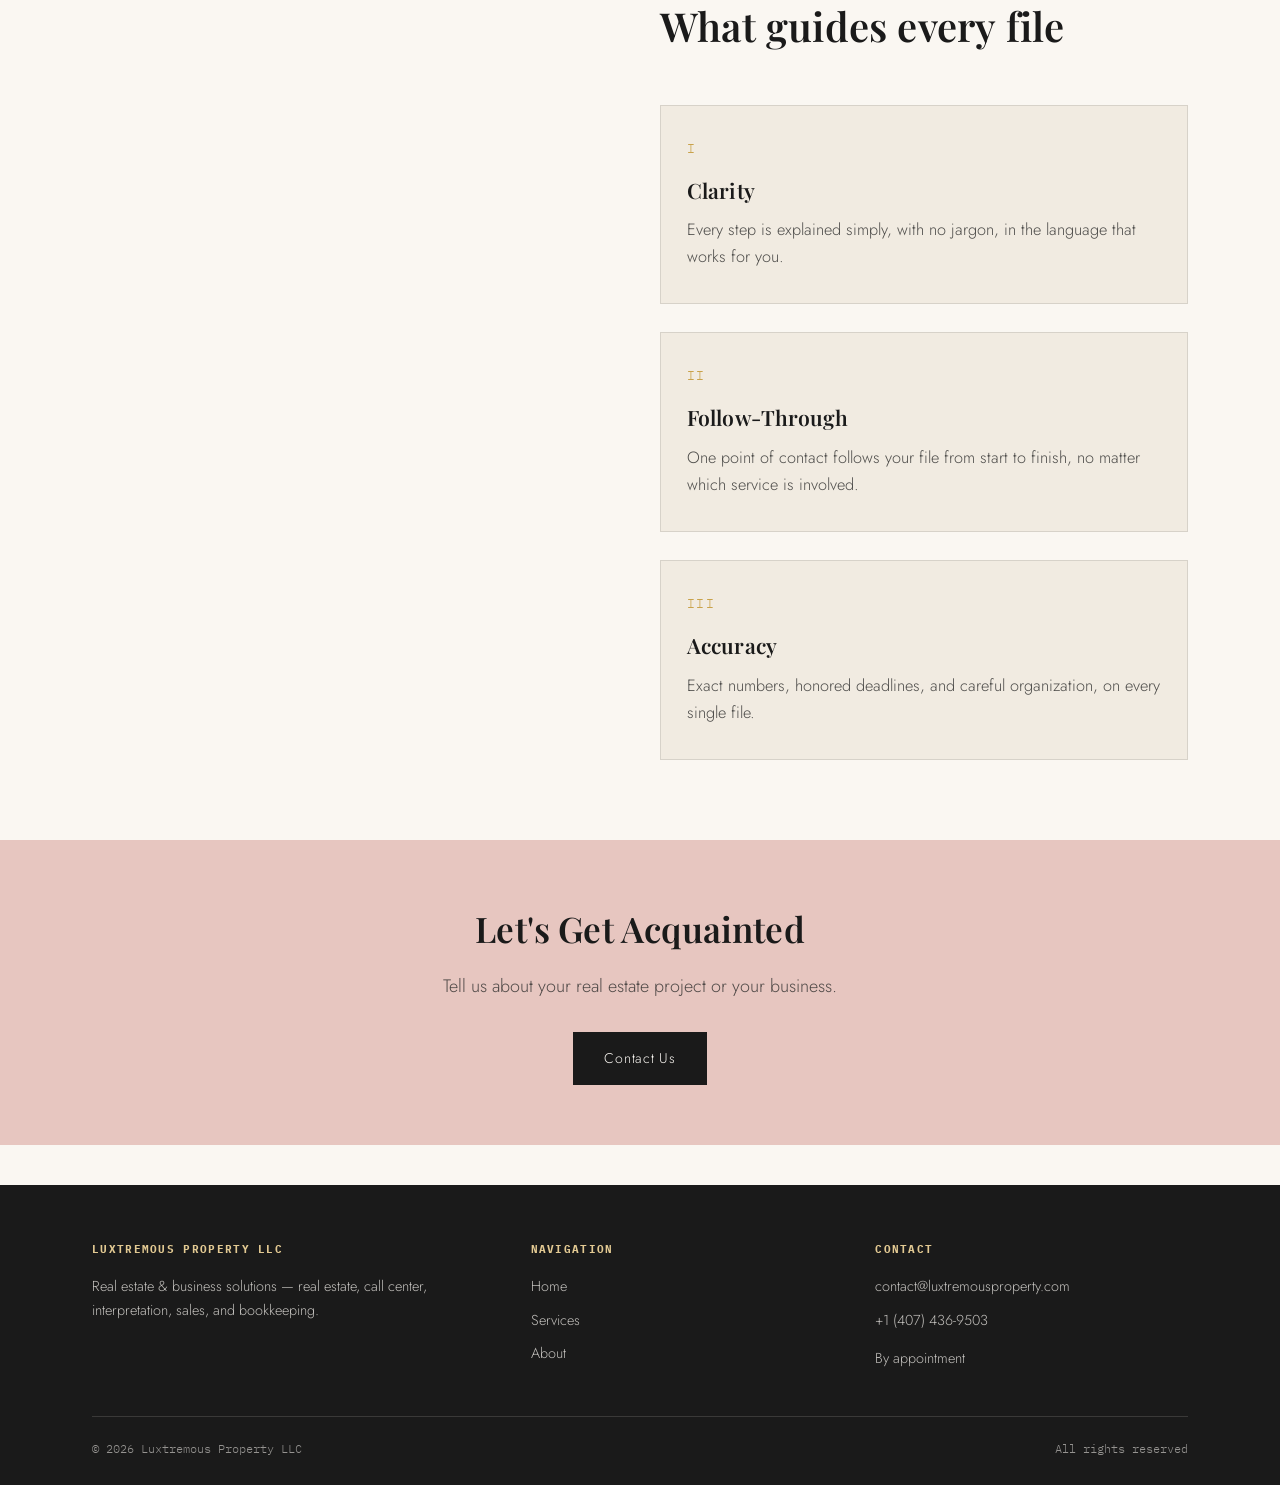
==== commit 04693fe5: "Add files via upload" ====
--- a/about.html
+++ b/about.html
@@ -4,7 +4,7 @@
 <meta charset="UTF-8">
 <meta name="viewport" content="width=device-width, initial-scale=1.0">
 <title>About — Luxtremous Property LLC</title>
-<meta name="description" content="About Luxtremous Property LLC and Daphyre Astremon.">
+<meta name="description" content="About Luxtremous Property LLC — our team, our approach, and what guides every client file.">
 <link rel="stylesheet" href="style.css">
 <link rel="icon" type="image/svg+xml" href="logo.svg">
 </head>
@@ -47,12 +47,12 @@
 <section class="pad">
   <div class="wrap grid-2">
     <div class="reveal">
-      <img src="https://images.pexels.com/photos/34381970/pexels-photo-34381970.jpeg?auto=compress&cs=tinysrgb&w=900" alt="Daphyre Astremon, founder of Luxtremous Property LLC" style="border-radius:2px; box-shadow: 0 30px 60px -20px rgba(26,26,26,0.35);">
+      <img src="https://images.pexels.com/photos/4623080/pexels-photo-4623080.jpeg?auto=compress&cs=tinysrgb&w=900" alt="Team members collaborating in a modern office" style="border-radius:2px; box-shadow: 0 30px 60px -20px rgba(26,26,26,0.35);">
     </div>
     <div class="reveal">
-      <span class="eyebrow">Founder</span>
-      <h2 style="margin: 10px 0 18px;">Daphyre Astremon</h2>
-      <p style="opacity:.82; max-width: 52ch;">After several years in real estate, Daphyre noticed that clients often needed far more than a transaction: reliable customer service, someone to interpret at an important appointment, or simply help keeping their books up to date.</p>
+      <span class="eyebrow">Our Team</span>
+      <h2 style="margin: 10px 0 18px;">People-first, from the first call</h2>
+      <p style="opacity:.82; max-width: 52ch;">Our team noticed that clients often needed far more than a single transaction: reliable customer service, someone to interpret at an important appointment, or simply help keeping their books up to date.</p>
       <p style="opacity:.82; max-width: 52ch; margin-top: 14px;">Luxtremous Property LLC was built on that idea — offering real estate and the business services that naturally surround it, all under one address.</p>
     </div>
   </div>
